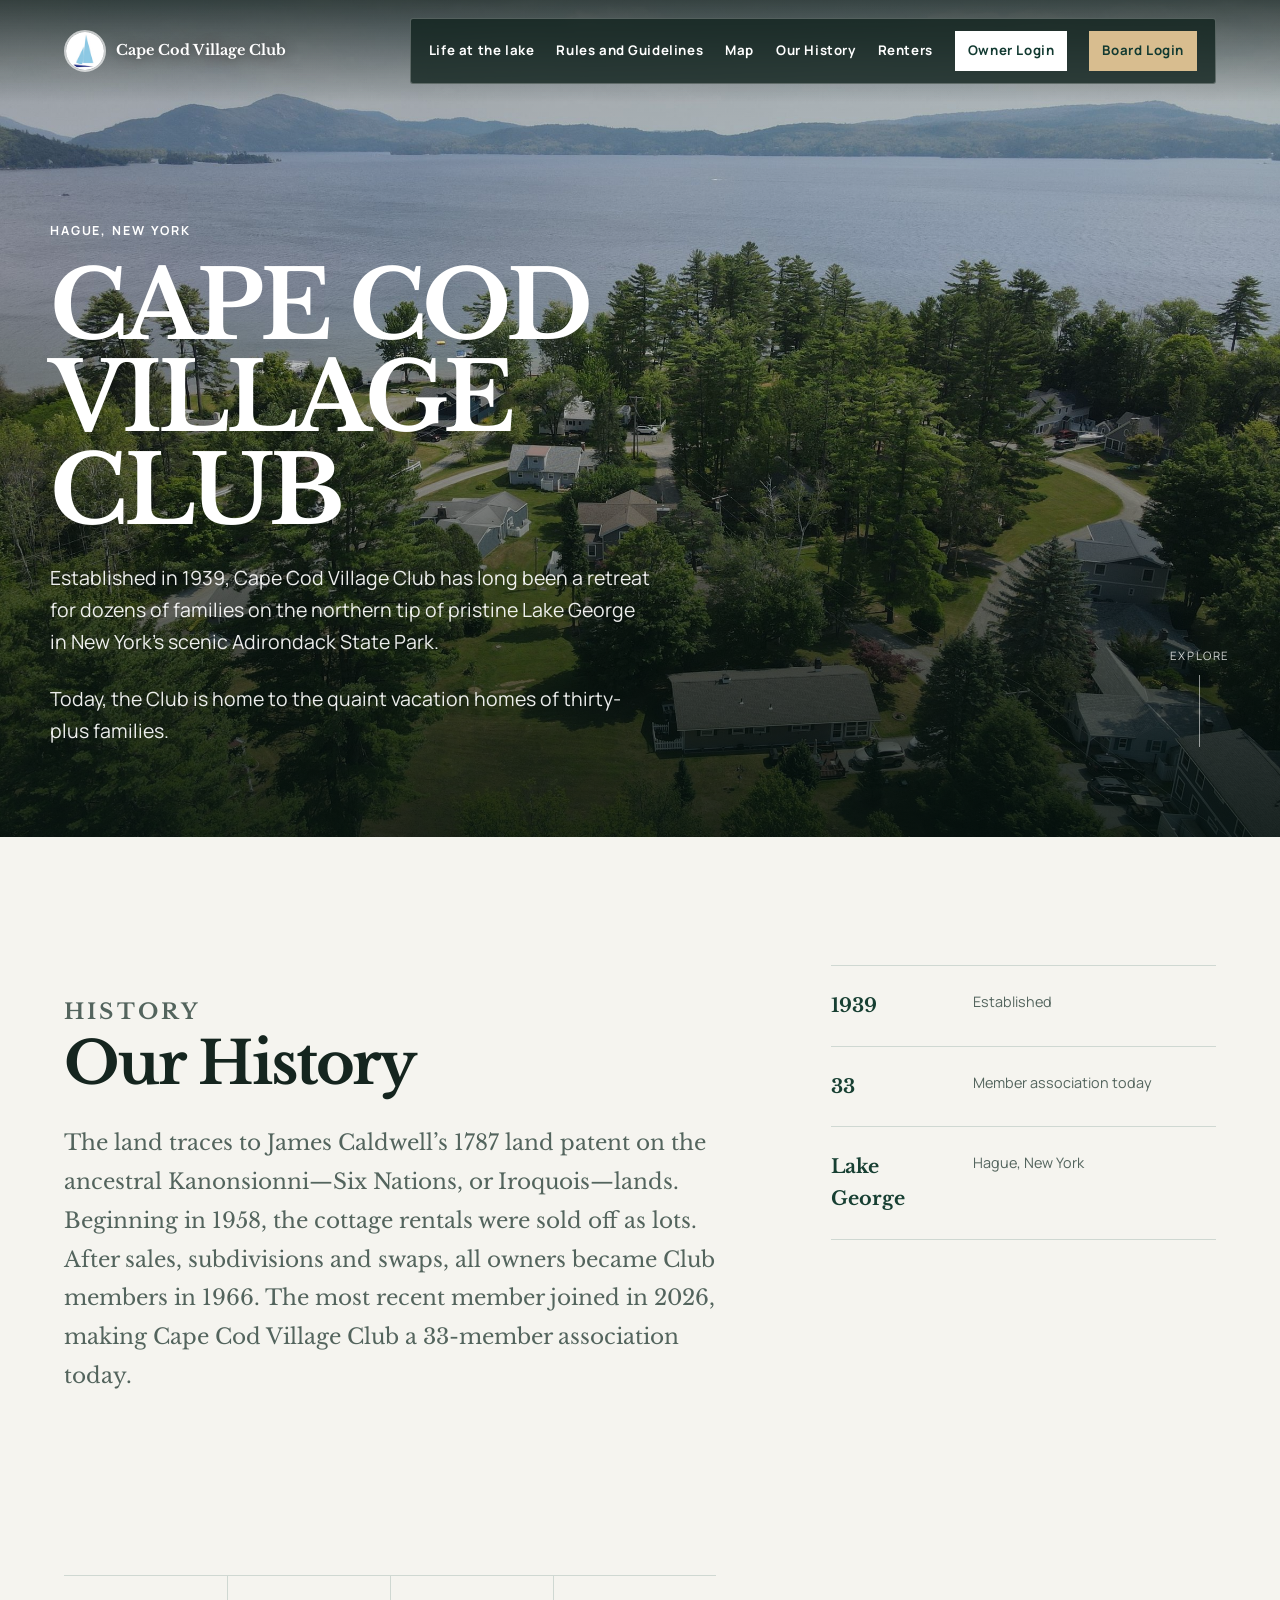
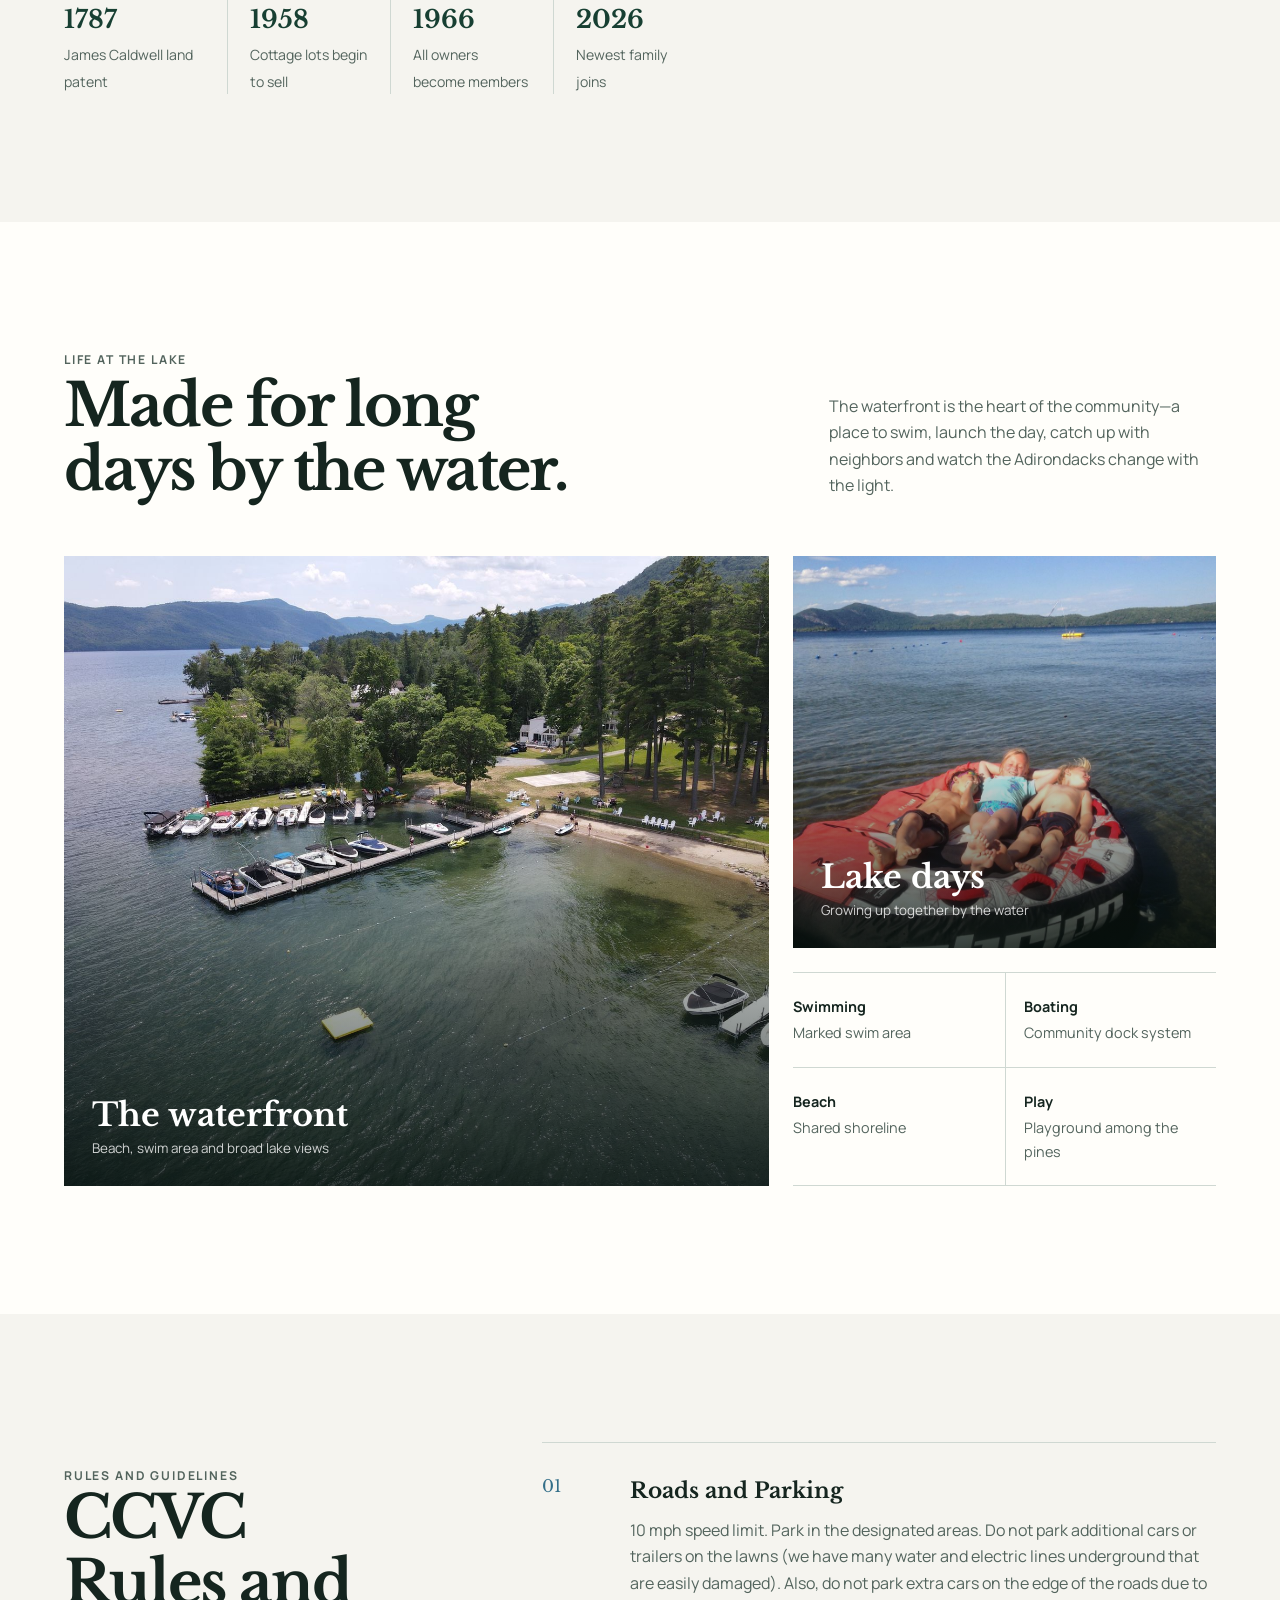
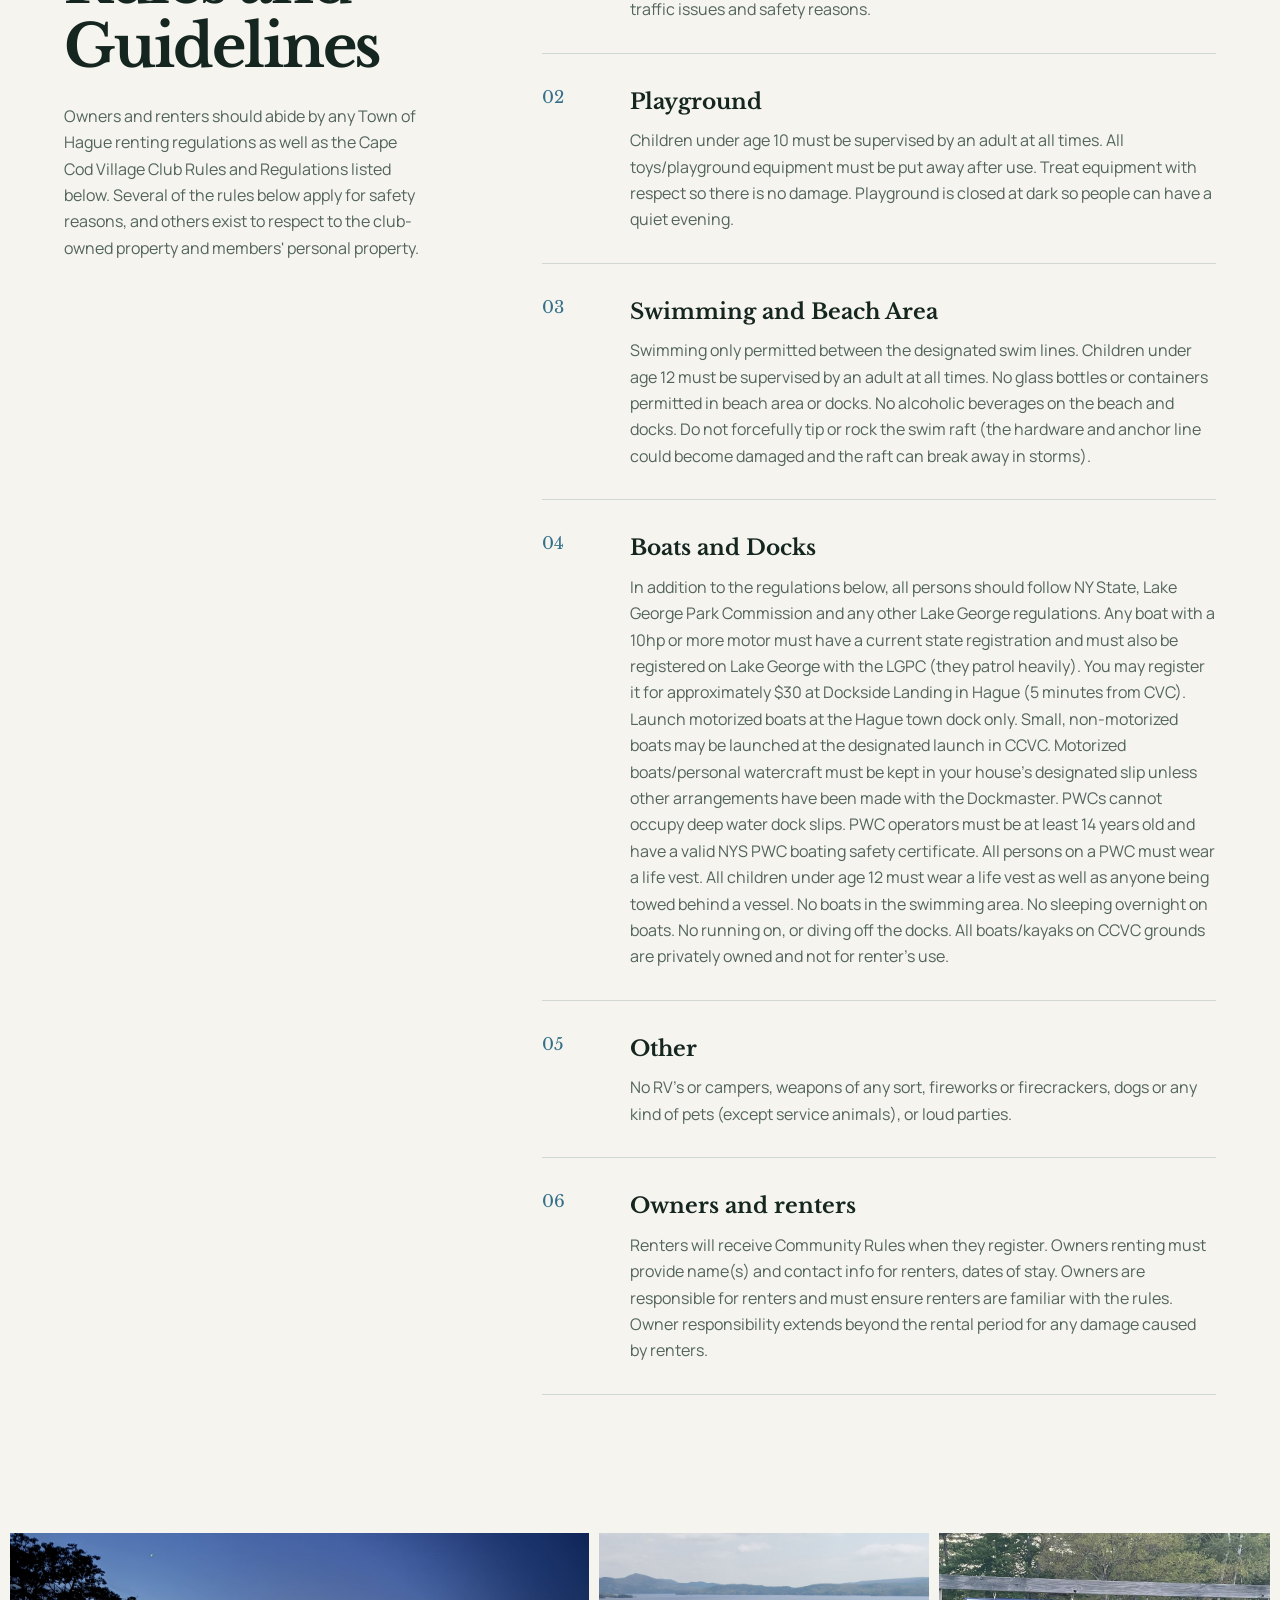
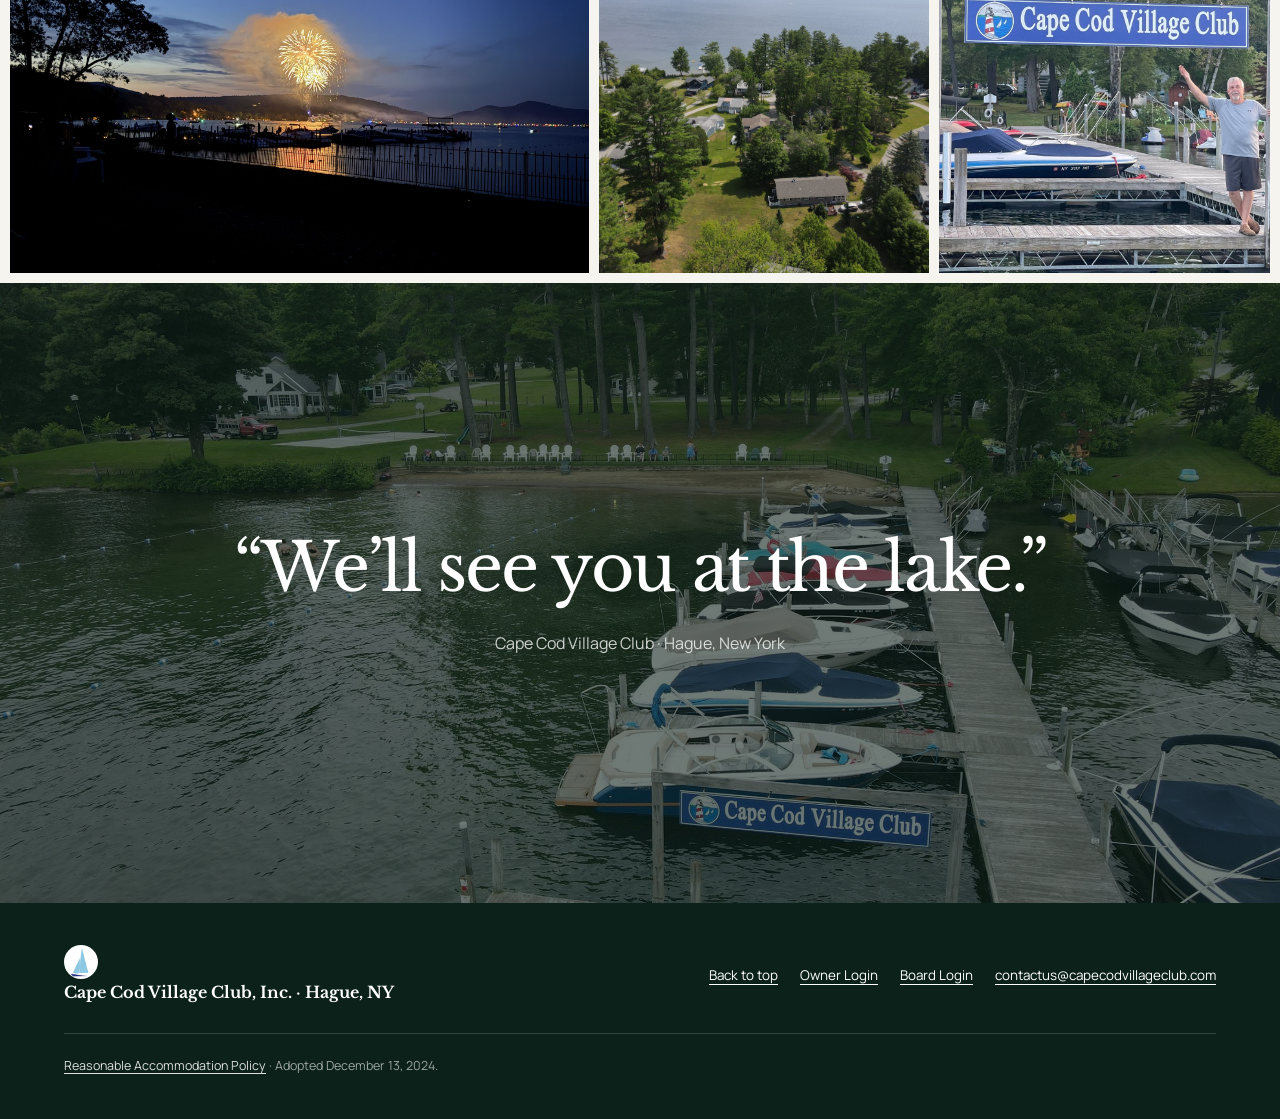
==== index.html @ 6976da16 "History: feature the motel sign photo beside the introduction Co-Authored-By: Claude Opus 5.5 <norep" ====
<!doctype html>
<html lang="en">
<head>
  <meta charset="utf-8" />
  <meta name="viewport" content="width=device-width, initial-scale=1, viewport-fit=cover" />
  <meta name="color-scheme" content="light dark" />
  <link rel="icon" type="image/png" sizes="32x32" href="favicon-32.png" />
  <link rel="apple-touch-icon" href="apple-touch-icon.png" />
  <meta property="og:type" content="website" />
  <meta property="og:site_name" content="Cape Cod Village Club" />
  <meta property="og:title" content="Cape Cod Village Club — Hague, New York" />
  <meta property="og:description" content="Cape Cod Village Club, a family lake community on northern Lake George in Hague, New York, established in 1939." />
  <meta property="og:url" content="https://ccvc-website.vercel.app/" />
  <meta property="og:image" content="https://ccvc-website.vercel.app/images/share-card.jpg" />
  <meta property="og:image:width" content="1200" />
  <meta property="og:image:height" content="630" />
  <meta property="og:image:alt" content="Aerial view of Cape Cod Village Club cottages among the pines on Lake George" />
  <meta name="twitter:card" content="summary_large_image" />
  <title>Cape Cod Village Club — Hague, New York</title>
  <meta name="description" content="Cape Cod Village Club, a family lake community on northern Lake George in Hague, New York, established in 1939." />
  <link rel="preconnect" href="https://fonts.googleapis.com" />
  <link rel="preconnect" href="https://fonts.gstatic.com" crossorigin />
  <link href="https://fonts.googleapis.com/css2?family=Libre+Baskerville:ital,wght@0,400;0,700;1,400&family=Manrope:wght@400;500;600;700&display=swap" rel="stylesheet" />
  <link rel="stylesheet" href="css/site.css" />
</head>
<body>
  <a class="skip-link" href="#main">Skip to content</a>

  <div class="nav-shell">
    <button class="mobile-logo-menu" type="button" aria-expanded="false" aria-controls="site-nav" aria-label="Open navigation"><img src="images/ccvc-logo.jpg" alt="" /></button>
    <a class="brand" href="#top" aria-label="Cape Cod Village Club home"><img src="images/ccvc-logo.jpg" alt="" /><span>Cape Cod Village Club</span></a>
    <nav class="nav" id="site-nav" aria-label="Primary navigation">
      <a class="mobile-home" href="#top">Home</a>
      <a href="#waterfront">Life at the lake</a>
      <a href="#guidelines">Rules and Guidelines</a>
      <a href="#map">Map</a>
      <a href="#history">Our History</a>
      <a href="renter-guide/">Renters</a>
      <a class="portal-link" href="https://app.easyhoa.com/login.html?redirect=login" target="_blank" rel="noopener">Owner Login</a>
      <a class="portal-link board" href="https://dashboard.easyhoa.com/login/?redirect=login" target="_blank" rel="noopener">Board Login</a>
    </nav>
  </div>

  <header class="hero home-only" id="top">
    <div class="hero-content">
      <div>
        <p class="eyebrow">Hague, New York</p>
        <h1>CAPE COD<br />VILLAGE CLUB</h1>
        <p class="hero-copy">Established in 1939, Cape Cod Village Club has long been a retreat for dozens of families on the northern tip of pristine Lake George in New York's scenic Adirondack State Park.</p>
        <p class="hero-copy">Today, the Club is home to the quaint vacation homes of thirty-plus families.</p>
      </div>
      <div class="scroll-cue" aria-hidden="true">Explore</div>
    </div>
  </header>

  <main id="main">
    <section class="section home-only" id="story">
      <div class="wrap intro-grid">
        <div class="intro-copy">
          <p class="kicker">History</p>
          <h2>Our History</h2>
          <p>The land traces to James Caldwell’s 1787 land patent on the ancestral Kanonsionni—Six Nations, or Iroquois—lands. Beginning in 1958, the cottage rentals were sold off as lots. After sales, subdivisions and swaps, all owners became Club members in 1966. The most recent member joined in 2026, making Cape Cod Village Club a 33-member association today.</p>
        </div>
        <div class="fact-stack" aria-label="Club facts">
          <div class="fact"><strong>1939</strong><span>Established</span></div>
          <div class="fact"><strong>33</strong><span>Member association today</span></div>
          <div class="fact"><strong>Lake George</strong><span>Hague, New York</span></div>
        </div>
        <div class="timeline" aria-label="CCVC history milestones">
          <div class="time-item"><strong>1787</strong><span>James Caldwell land patent</span></div>
          <div class="time-item"><strong>1958</strong><span>Cottage lots begin to sell</span></div>
          <div class="time-item"><strong>1966</strong><span>All owners become members</span></div>
          <div class="time-item"><strong>2026</strong><span>Newest family joins</span></div>
        </div>
      </div>
    </section>

    <section class="section route-page history-page" id="history" aria-labelledby="history-title">
      <div class="wrap">
        <div class="history-intro">
          <div>
            <p class="kicker">Association history</p>
            <h2 id="history-title">Our History</h2>
            <div class="history-prose">
              <p>Cape Cod Village Club, Inc. was formed in 1939, but the history of the land it sits on stretches back much further.</p>
              <p>Early documentation and historic accounts show that James Caldwell—a notable Irish immigrant and successful entrepreneur—was provided a land patent to the land Cape Cod Village Club sits on back in 1787 as part of his venture to develop travel and commerce in the Lake George region. Even prior to colonial expansion into the area, this region of the Adirondacks—and indeed the majority of the Adirondacks altogether—were home to the Kanonsionni native people (now referred to as the Six Nations and more commonly known as the Iroquois). The lands surrounding Hague and throughout the rest of the Adirondacks are perhaps some of the only places left today that resembles the ancestral lands that these ancient tribes inhabited.</p>
              <p>Closer to the present day, in 1958, the original owners of the cottage rentals that existed here began to sell off lots to individuals. A complicated series of property sales, subdivisions, and swaps proceeded until 1966, when all property owners became Members of Cape Cod Village Club, Inc. After a few more minor property transactions — with our most recent member joining in 2026 — we arrive at the thirty-three Member association that we have today.</p>
            </div>
          </div>
          <div class="history-aside">
            <figure class="history-feature"><img src="images/history/motel-sign.jpg" alt="Vintage Cape Cod Village Motel sign advertising furnished summer homes for sale and rent" width="800" height="1422" /></figure>
            <p class="history-source">Timeline milestones from George Stanford’s <cite>“The Club…A Brief History.”</cite></p>
          </div>
        </div>

        <div class="history-timeline" aria-label="Cape Cod Village Club history timeline">
          <article class="history-entry">
            <time class="history-date" datetime="1787">1787</time>
            <div class="history-copy">
              <h3>The James Caldwell land patent</h3>
              <p>New York State granted 490 acres along the Hague lakeshore to James Caldwell. These were ancestral Kanonsionni (Six Nations) lands.</p>
            </div>
          </article>

          <article class="history-entry">
            <div class="history-date">1800s</div>
            <div class="history-copy">
              <h3>The John Jenkins Farm</h3>
              <p>The land later included John Jenkins’s farm.</p>
            </div>
          </article>

          <article class="history-entry">
            <time class="history-date" datetime="1928">1928</time>
            <div class="history-copy">
              <h3>Mary C. Beste inherits the farm</h3>
              <p>Mary C. Beste inherited the John Jenkins Farm.</p>
            </div>
          </article>

          <article class="history-entry">
            <time class="history-date" datetime="1939">1939</time>
            <div class="history-copy">
              <h3>Cape Cod Village begins</h3>
              <p>Cape Cod Village Inc. bought 7.5 lakeside acres plus 8 acres west of Route 9N. It operated a 12-unit motel around a village green, with a beach and dock.</p>
            </div>
          </article>

          <article class="history-entry">
            <time class="history-date" datetime="1958">1958</time>
            <div class="history-copy">
              <h3>Cottage lots offered for sale</h3>
              <p>Cape Cod Associates began selling cottage lots.</p>
            </div>
          </article>

          <article class="history-entry">
            <time class="history-date" datetime="1963">1963</time>
            <div class="history-copy">
              <h3>Owners acquire the remaining holdings</h3>
              <p>Glenn Barnes and seven owners bought the remaining holdings for $45,000.</p>
            </div>
          </article>

          <article class="history-entry">
            <time class="history-date" datetime="1966-08-11">August 11, 1966</time>
            <div class="history-copy">
              <h3>The Club’s “real beginning”</h3>
              <p>After 22 lots were sold, the common property transferred to Cape Cod Village Club, Inc. George Stanford called this the Club’s “real beginning”; all owners became members.</p>
            </div>
          </article>

          <article class="history-entry">
            <time class="history-date" datetime="1975">1975</time>
            <div class="history-copy">
              <h3>The North beach</h3>
              <p>The Club bought the Mike Reed property for $38,000, creating the North beach.</p>
            </div>
          </article>

          <article class="history-entry">
            <time class="history-date" datetime="2026">2026</time>
            <div class="history-copy">
              <h3>Thirty-three members</h3>
              <p>The most recent member joined. Cape Cod Village Club is a 33-member association today.</p>
            </div>
          </article>
        </div>

        <section class="history-gallery" aria-labelledby="history-gallery-title">
          <p class="kicker">From the community archive</p>
          <h3 id="history-gallery-title">Historical Photo Gallery</h3>
          <div class="history-gallery-grid">
            <figure class="history-photo"><img src="images/history/postcard-collage.jpg" alt="Vintage Cape Cod Village postcard collage showing the motel sign, cottages, lakefront and docks" /></figure>
            <figure class="history-photo"><img src="images/history/inn-restaurant.jpg" alt="Black-and-white photograph of the Cape Cod Village Inn Restaurant in Hague, New York" /></figure>
            <figure class="history-photo"><img src="images/history/postcard-cottages.jpg" alt="Vintage postcard of cottages at Cape Cod Village at Hague-on-Lake George" /></figure>
            <figure class="history-photo"><img src="images/history/postcard-village-green.jpg" alt="Vintage postcard of cottages around the Cape Cod Village green" /></figure>
            <figure class="history-photo"><img src="images/history/motel-sign.jpg" alt="Vintage Cape Cod Village Motel sign advertising furnished summer homes for sale and rent" /></figure>
            <figure class="history-photo"><img src="images/history/aerial-color.jpg" alt="Aerial photograph of the Cape Cod Village community, docks and beach" /></figure>
            <figure class="history-photo"><img src="images/history/aerial-black-and-white.jpg" alt="Vintage black-and-white aerial photograph of the village green, cottages and beach" /></figure>
            <figure class="history-photo"><img src="images/history/village-green-volleyball.jpg" alt="Vintage color photograph of the village green with a volleyball net and cottages" /></figure>
            <figure class="history-photo"><img src="images/history/village-green-autumn.jpg" alt="Vintage photograph of the village green and cottages in autumn" /></figure>
            <figure class="history-photo"><img src="images/history/cottage-deep-snow.jpg" alt="Cape Cod Village cottage surrounded by deep winter snow" /></figure>
            <figure class="history-photo"><img src="images/history/cottage-winter-slide.jpg" alt="Vintage color slide of a Cape Cod Village cottage in winter" /></figure>
            <figure class="history-photo"><img src="images/history/shuttered-cottage-snow.jpg" alt="Vintage color slide of a shuttered cottage in snow" /></figure>
            <figure class="history-photo"><img src="images/history/sparrowhawk-cottage-winter.jpg" alt="Vintage winter photograph of the Sparrowhawk cottage" /></figure>
          </div>
          <p class="documents-actions"><a class="btn" href="#documents">Historical Documents</a></p>
        </section>
      </div>
    </section>

    <section class="section route-page history-page" id="documents" aria-labelledby="documents-title" hidden>
      <div class="wrap">
        <section class="history-gallery documents-gallery">
          <p class="kicker">Our History</p>
          <h2 id="documents-title">Historical Documents</h2>
          <div class="history-gallery-grid">
            <figure class="history-photo document-item"><a href="images/documents/brochure-cover-spread.jpg" target="_blank" rel="noopener"><img src="images/documents/brochure-cover-spread.jpg" alt="Original Cape Cod Village brochure, open spread: cover panel reading “Become a part of unique Cape Cod Village, Hague, New York, on beautiful Lake George in the Adirondack Mountains,” with the Lake George map and directions panel" loading="lazy" /></a><figcaption>The original Cape Cod Village brochure</figcaption></figure>
            <figure class="history-photo document-item"><a href="images/documents/brochure-lot-map-spread.jpg" target="_blank" rel="noopener"><img src="images/documents/brochure-lot-map-spread.jpg" alt="Inside spread of the original brochure showing the numbered lot map of Cape Cod Village around the village green, with a list of facilities" loading="lazy" /></a><figcaption>The brochure’s inside spread — numbered lot map of Cape Cod Village</figcaption></figure>
            <figure class="history-photo document-item"><a href="images/documents/rate-card.jpg" target="_blank" rel="noopener"><img src="images/documents/rate-card.jpg" alt="Printed rate card for Cape Cod Village listing twin bed room cottages and housekeeping cottages with weekly and monthly rates" loading="lazy" /></a><figcaption>Rate Card, Cape Cod Village, Hague, New York</figcaption></figure>
            <figure class="history-photo document-item"><a href="images/documents/newspaper-1940-06-27-village-and-inn-opened.jpg" target="_blank" rel="noopener"><img src="images/documents/newspaper-1940-06-27-village-and-inn-opened.jpg" alt="Newspaper clipping headlined “Cape Cod Village And Inn Opened Tuesday,” Hague dateline, June 27, 1940" loading="lazy" /></a><figcaption>Newspaper clipping, June 27, 1940 — “Cape Cod Village And Inn Opened Tuesday”</figcaption></figure>
            <figure class="history-photo document-item"><a href="images/documents/history-book-page-46-brocks.jpg" target="_blank" rel="noopener"><img src="images/documents/history-book-page-46-brocks.jpg" alt="Page 46 of a published local history about the Brocks of Cape Cod Village, with a photograph of the former Cape Cod Village gift shop" loading="lazy" /></a><figcaption>Page 46 of a published local history — the Brocks of Cape Cod Village</figcaption></figure>
            <figure class="history-photo document-item"><a href="images/documents/1939-mary-beste-deed-abstract.jpg" target="_blank" rel="noopener"><img src="images/documents/1939-mary-beste-deed-abstract.jpg" alt="Typewritten deed abstract: Mary C. Beste to Cape Cod Village, Inc., warranty deed dated May 31, 1939" loading="lazy" /></a><figcaption>Deed abstract — Mary C. Beste to Cape Cod Village, Inc., warranty deed dated May 31, 1939</figcaption></figure>
          </div>
          <p class="documents-actions"><a class="btn back" href="#history">Back to Our History</a></p>
        </section>
      </div>
    </section>
    <section class="section map-heading route-page" id="map" aria-labelledby="map-title">
      <div class="wrap">
        <p class="kicker">Community</p>
        <h2 id="map-title">CCVC MAP</h2>
        <iframe class="map-embed" src="https://www.google.com/maps/d/embed?mid=1amn7ggeCT-5GT9fVW7LziCqwn6oN_us&ehbc=2E312F" title="Cape Cod Village Club map" loading="lazy"></iframe>
      </div>
    </section>

    <section class="section life-section home-only" id="waterfront">
      <div class="wrap">
        <div class="section-head">
          <div>
            <p class="kicker">Life at the lake</p>
            <h2>Made for long days by the water.</h2>
          </div>
          <p>The waterfront is the heart of the community—a place to swim, launch the day, catch up with neighbors and watch the Adirondacks change with the light.</p>
        </div>
        <div class="editorial-grid">
          <article class="feature-card">
            <img src="images/waterfront-aerial.jpg" alt="Aerial view of the Cape Cod Village Club beach, docks, boats and swim area on Lake George" />
            <div class="feature-label"><strong>The waterfront</strong><span>Beach, swim area and broad lake views</span></div>
          </article>
          <div class="side-features">
            <article class="small-feature">
              <img src="images/children-on-raft.jpg" alt="Three children relaxing on a red and white inflatable raft at the edge of Lake George" />
              <div class="feature-label"><strong>Lake days</strong><span>Growing up together by the water</span></div>
            </article>
            <div class="amenity-list" aria-label="Community features">
              <div class="amenity"><strong>Swimming</strong>Marked swim area</div>
              <div class="amenity"><strong>Boating</strong>Community dock system</div>
              <div class="amenity"><strong>Beach</strong>Shared shoreline</div>
              <div class="amenity"><strong>Play</strong>Playground among the pines</div>
            </div>
          </div>
        </div>
      </div>
    </section>

    <section class="section home-only" id="guidelines">
      <div class="wrap rules">
        <div class="rules-intro">
          <p class="kicker">Rules and Guidelines</p>
          <h2>CCVC Rules and Guidelines</h2>
          <p>Owners and renters should abide by any Town of Hague renting regulations as well as the Cape Cod Village Club Rules and Regulations listed below. Several of the rules below apply for safety reasons, and others exist to respect to the club-owned property and members' personal property.</p>
        </div>
        <div class="rules-list">
          <div class="rule-row"><span>01</span><div><h3>Roads and Parking</h3><p>10 mph speed limit. Park in the designated areas. Do not park additional cars or trailers on the lawns (we have many water and electric lines underground that are easily damaged). Also, do not park extra cars on the edge of the roads due to traffic issues and safety reasons.</p></div></div>
          <div class="rule-row"><span>02</span><div><h3>Playground</h3><p>Children under age 10 must be supervised by an adult at all times. All toys/playground equipment must be put away after use. Treat equipment with respect so there is no damage. Playground is closed at dark so people can have a quiet evening.</p></div></div>
          <div class="rule-row"><span>03</span><div><h3>Swimming and Beach Area</h3><p>Swimming only permitted between the designated swim lines. Children under age 12 must be supervised by an adult at all times. No glass bottles or containers permitted in beach area or docks. No alcoholic beverages on the beach and docks. Do not forcefully tip or rock the swim raft (the hardware and anchor line could become damaged and the raft can break away in storms).</p></div></div>
          <div class="rule-row"><span>04</span><div><h3>Boats and Docks</h3><p>In addition to the regulations below, all persons should follow NY State, Lake George Park Commission and any other Lake George regulations. Any boat with a 10hp or more motor must have a current state registration and must also be registered on Lake George with the LGPC (they patrol heavily). You may register it for approximately $30 at Dockside Landing in Hague (5 minutes from CVC). Launch motorized boats at the Hague town dock only. Small, non-motorized boats may be launched at the designated launch in CCVC. Motorized boats/personal watercraft must be kept in your house's designated slip unless other arrangements have been made with the Dockmaster. PWCs cannot occupy deep water dock slips. PWC operators must be at least 14 years old and have a valid NYS PWC boating safety certificate. All persons on a PWC must wear a life vest. All children under age 12 must wear a life vest as well as anyone being towed behind a vessel. No boats in the swimming area. No sleeping overnight on boats. No running on, or diving off the docks. All boats/kayaks on CCVC grounds are privately owned and not for renter's use.</p></div></div>
          <div class="rule-row"><span>05</span><div><h3>Other</h3><p>No RV’s or campers, weapons of any sort, fireworks or firecrackers, dogs or any kind of pets (except service animals), or loud parties.</p></div></div>
          <div class="rule-row"><span>06</span><div><h3>Owners and renters</h3><p>Renters will receive Community Rules when they register. Owners renting must provide name(s) and contact info for renters, dates of stay. Owners are responsible for renters and must ensure renters are familiar with the rules. Owner responsibility extends beyond the rental period for any damage caused by renters.</p></div></div>
        </div>
      </div>
    </section>

    <section class="gallery-strip home-only" aria-label="Cape Cod Village Club photo gallery">
      <img src="images/fireworks-over-docks.jpg" alt="Fireworks glowing over Lake George and the Cape Cod Village Club docks at dusk" />
      <img src="images/hero-lake-george.jpg" alt="Cottages nestled among pine trees beside Lake George" />
      <img src="images/cottages-in-pines.jpg" alt="Club member waving beside the Cape Cod Village Club dock sign" />
    </section>

    <section class="closing home-only" aria-label="Cape Cod Village Club docks and beach">
      <div>
        <blockquote>“We’ll see you at the lake.”</blockquote>
        <p>Cape Cod Village Club · Hague, New York</p>
      </div>
    </section>
  </main>

  <footer>
    <div class="footer-inner">
      <strong><img src="images/ccvc-logo.jpg" alt="" style="width:34px;height:34px;border-radius:50%;vertical-align:middle;margin-right:10px">Cape Cod Village Club, Inc. · Hague, NY</strong>
      <div class="footer-links">
        <a href="#top">Back to top</a>
        <a href="https://app.easyhoa.com/login.html?redirect=login" target="_blank" rel="noopener">Owner Login</a>
        <a href="https://dashboard.easyhoa.com/login/?redirect=login" target="_blank" rel="noopener">Board Login</a>
        <a href="mailto:contactus@capecodvillageclub.com">contactus@capecodvillageclub.com</a>
      </div>
    </div>
    <div class="footer-policy"><p><a href="docs/reasonable-accommodation-policy.pdf" target="_blank" rel="noopener">Reasonable Accommodation Policy</a> · Adopted December 13, 2024.</p></div>
  </footer>

  <script src="js/site.js"></script>
</body>
</html>
---- css/site.css ----
:root {
      color-scheme: light dark;
      --page: #f5f4ef;
      --paper: #fffefa;
      --ink: #15251f;
      --muted: #53645d;
      --pine: #173f32;
      --pine-2: #285c4b;
      --lake: #346f89;
      --mist: #dfe8e5;
      --line: #cfd8d2;
      --sand: #d8bd8f;
      --white: #ffffff;
      --shadow: 0 18px 48px rgba(24, 48, 39, .12);
      --header-h: 76px;
    }
    @media (prefers-color-scheme: dark) {
      :root {
        --page: #0d1714;
        --paper: #14221e;
        --ink: #edf5f1;
        --muted: #adbbb5;
        --pine: #8cc0aa;
        --pine-2: #6fac95;
        --lake: #71aac2;
        --mist: #20352f;
        --line: #354a43;
        --sand: #d8bd8f;
        --white: #ffffff;
        --shadow: 0 18px 48px rgba(0, 0, 0, .32);
      }
    }

    * { box-sizing: border-box; }
    html { scroll-behavior: smooth; }
    [id] { scroll-margin-top: calc(var(--header-h) + 18px); }
    body {
      margin: 0;
      background: var(--page);
      color: var(--ink);
      font-family: "Manrope", system-ui, sans-serif;
      font-size: 16px;
      line-height: 1.65;
      overflow-x: hidden;
    }
    body.menu-open { overflow: hidden; }
    body.route-map .nav-shell,
    body.route-renters .nav-shell,
    body.route-history .nav-shell, body.route-documents .nav-shell { background: #0b211a; }
    .home-only[hidden], .route-page[hidden] { display: none !important; }
    .route-page {
      min-height: calc(100svh - 150px);
      padding-top: calc(var(--header-h) + clamp(56px, 8vw, 104px));
    }
    img { max-width: 100%; display: block; }
    a { color: inherit; }
    button { font: inherit; }
    .skip-link {
      position: fixed;
      z-index: 100;
      left: 12px;
      top: -60px;
      padding: 10px 16px;
      background: var(--paper);
      color: var(--ink);
      border-radius: 4px;
    }
    .skip-link:focus { top: 12px; }

    .hero {
      min-height: min(860px, 93svh);
      position: relative;
      display: grid;
      align-items: end;
      background: #243f39 url("../images/hero-lake-george.jpg") center 16% / cover no-repeat;
      color: var(--white);
      isolation: isolate;
    }
    .hero::after {
      content: "";
      position: absolute;
      inset: 0;
      z-index: -1;
      background: linear-gradient(180deg, rgba(5, 17, 14, .26) 0%, rgba(5, 17, 14, .1) 32%, rgba(5, 17, 14, .82) 100%);
    }
    .nav-shell {
      position: absolute;
      top: 0;
      left: 0;
      right: 0;
      z-index: 5;
      display: flex;
      justify-content: flex-end;
      align-items: center;
      min-height: var(--header-h);
      padding: 18px clamp(22px, 5vw, 72px);
    }
    .nav {
      display: flex;
      align-items: center;
      gap: 22px;
      padding: 12px 18px;
      background: rgba(12, 31, 25, .76);
      border: 1px solid rgba(255,255,255,.25);
      border-radius: 3px;
      backdrop-filter: blur(10px);
    }
    .nav a {
      color: #fff;
      text-decoration: none;
      font-size: .83rem;
      font-weight: 700;
      letter-spacing: .045em;
    }
    .nav a:hover, .nav a:focus-visible { text-decoration: underline; text-underline-offset: 5px; }
    .nav a.portal-link {
      padding: 8px 12px;
      background: #fff;
      border: 1px solid #fff;
      color: #123a31;
      text-decoration: none;
    }
    .nav a.portal-link.board { background: var(--sand); border-color: var(--sand); }
    .nav a.portal-link:hover, .nav a.portal-link:focus-visible { background: #e7f0ec; }
    .nav a.portal-link.board:hover, .nav a.portal-link.board:focus-visible { background: #efd39f; }
    .mobile-logo-menu, .mobile-home { display: none; }
    .mobile-logo-menu {
      border: 0;
      padding: 0;
      background: transparent;
      width: 48px;
      height: 48px;
      border-radius: 50%;
      align-items: center;
      justify-content: center;
      cursor: pointer;
    }
    .mobile-logo-menu img { width: 46px; height: 46px; border-radius: 50%; object-fit: cover; border: 2px solid rgba(255,255,255,.65); }

    .hero-content {
      width: min(1180px, calc(100% - 44px));
      margin: 0 auto;
      padding: 140px 0 clamp(64px, 10vh, 112px);
      display: grid;
      grid-template-columns: minmax(0, 820px) 1fr;
      align-items: end;
      gap: 60px;
    }
    .eyebrow {
      margin: 0 0 18px;
      font-size: .78rem;
      font-weight: 700;
      letter-spacing: .15em;
      text-transform: uppercase;
    }
    .hero h1 {
      margin: 0;
      max-width: 760px;
      font-family: "Libre Baskerville", Georgia, serif;
      font-size: clamp(3.15rem, 7.4vw, 7rem);
      line-height: .98;
      letter-spacing: -.045em;
      text-wrap: balance;
    }
    .hero-copy {
      max-width: 600px;
      margin: 24px 0 0;
      color: rgba(255,255,255,.92);
      font-size: clamp(1rem, 1.8vw, 1.22rem);
      line-height: 1.65;
    }
    .scroll-cue {
      justify-self: end;
      display: flex;
      flex-direction: column;
      gap: 10px;
      align-items: center;
      color: rgba(255,255,255,.8);
      font-size: .72rem;
      letter-spacing: .14em;
      text-transform: uppercase;
    }
    .scroll-cue::after { content: ""; width: 1px; height: 72px; background: rgba(255,255,255,.55); }

    main { display: block; }
    .section { padding: clamp(76px, 10vw, 150px) clamp(22px, 5vw, 72px); }
    .wrap { width: min(1180px, 100%); margin: 0 auto; }
    .kicker {
      color: var(--lake);
      font-size: .76rem;
      font-weight: 700;
      letter-spacing: .15em;
      text-transform: uppercase;
      margin: 0 0 16px;
    }
    h2 {
      margin: 0;
      font-family: "Libre Baskerville", Georgia, serif;
      font-size: clamp(2.15rem, 4.6vw, 4.35rem);
      line-height: 1.09;
      letter-spacing: -.035em;
      text-wrap: balance;
    }
    .intro-grid {
      display: grid;
      grid-template-columns: minmax(0, 1.1fr) minmax(280px, .65fr);
      gap: clamp(50px, 9vw, 132px);
      align-items: start;
    }
    .intro-copy p {
      margin: 28px 0 0;
      max-width: 720px;
      color: var(--muted);
      font-family: "Libre Baskerville", Georgia, serif;
      font-size: clamp(1.08rem, 2vw, 1.35rem);
      line-height: 1.8;
    }
    .fact-stack { border-top: 1px solid var(--line); }
    .fact {
      display: grid;
      grid-template-columns: 120px 1fr;
      gap: 22px;
      padding: 24px 0;
      border-bottom: 1px solid var(--line);
    }
    .fact strong {
      color: var(--pine);
      font-family: "Libre Baskerville", Georgia, serif;
      font-size: 1.2rem;
    }
    .fact span { color: var(--muted); font-size: .9rem; }

    .map-heading { padding-bottom: clamp(54px, 7vw, 88px); }
    .map-embed {
      display: block;
      width: 100%;
      aspect-ratio: 16 / 10;
      min-height: 620px;
      margin-top: 36px;
      border: 0;
      background: var(--mist);
    }
    .life-section { background: var(--paper); }
    .section-head {
      display: grid;
      grid-template-columns: minmax(0, 1fr) minmax(280px, .55fr);
      gap: 60px;
      align-items: end;
      margin-bottom: 54px;
    }
    .section-head p {
      margin: 0 0 4px;
      color: var(--muted);
      max-width: 480px;
    }
    .editorial-grid {
      display: grid;
      grid-template-columns: 1.25fr .75fr;
      gap: 24px;
      align-items: stretch;
    }
    .feature-card {
      position: relative;
      min-height: 630px;
      overflow: hidden;
      background: #24463d;
    }
    .feature-card img, .small-feature img { width: 100%; height: 100%; object-fit: cover; }
    .feature-card::after, .small-feature::after {
      content: "";
      position: absolute;
      inset: 0;
      background: linear-gradient(180deg, transparent 44%, rgba(4,16,13,.8) 100%);
    }
    .feature-label {
      position: absolute;
      left: 28px;
      bottom: 26px;
      z-index: 1;
      color: #fff;
    }
    .feature-label strong {
      display: block;
      font-family: "Libre Baskerville", Georgia, serif;
      font-size: clamp(1.4rem, 2.5vw, 2.1rem);
      line-height: 1.2;
    }
    .feature-label span { font-size: .84rem; color: rgba(255,255,255,.8); }
    .side-features { display: grid; grid-template-rows: 1fr auto; gap: 24px; }
    .small-feature { min-height: 390px; position: relative; overflow: hidden; background: #24463d; }
    .amenity-list {
      display: grid;
      grid-template-columns: 1fr 1fr;
      border-top: 1px solid var(--line);
    }
    .amenity {
      padding: 22px 14px 22px 0;
      border-bottom: 1px solid var(--line);
      color: var(--muted);
      font-size: .9rem;
    }
    .amenity:nth-child(even) { padding-left: 18px; border-left: 1px solid var(--line); }
    .amenity strong { display: block; color: var(--ink); margin-bottom: 2px; }

    .rules {
      display: grid;
      grid-template-columns: .7fr 1.3fr;
      gap: clamp(50px, 9vw, 130px);
    }
    .rules-intro { position: sticky; top: 40px; align-self: start; }
    .rules-intro p { color: var(--muted); margin: 24px 0 0; }
    .rules-list { border-top: 1px solid var(--line); }
    .rule-row {
      display: grid;
      grid-template-columns: 64px 1fr;
      gap: 24px;
      padding: 30px 0;
      border-bottom: 1px solid var(--line);
    }
    .rule-row span { color: var(--lake); font-family: "Libre Baskerville", Georgia, serif; font-size: 1.05rem; }
    .rule-row h3 { margin: 0 0 8px; font-family: "Libre Baskerville", Georgia, serif; font-size: 1.35rem; }
    .rule-row p { margin: 0; color: var(--muted); }

    .closing {
      position: relative;
      min-height: 620px;
      display: grid;
      place-items: center;
      padding: 80px 22px;
      background: #24463d url("../images/closing-background.jpg") center 42% / cover no-repeat;
      color: #fff;
      text-align: center;
      isolation: isolate;
    }
    .closing::before {
      content: "";
      position: absolute;
      inset: 0;
      z-index: -1;
      background: rgba(7, 26, 20, .58);
    }
    .closing blockquote {
      margin: 0;
      max-width: 900px;
      font-family: "Libre Baskerville", Georgia, serif;
      font-size: clamp(2.1rem, 5.2vw, 5rem);
      line-height: 1.16;
      letter-spacing: -.035em;
    }
    .closing p { margin: 24px 0 0; color: rgba(255,255,255,.78); }

    footer {
      background: #0b211a;
      color: rgba(255,255,255,.72);
      padding: 42px clamp(22px, 5vw, 72px);
    }
    .footer-inner {
      width: min(1180px, 100%);
      margin: 0 auto;
      display: flex;
      justify-content: space-between;
      align-items: center;
      gap: 30px;
      font-size: .84rem;
    }
    .footer-inner strong { color: #fff; font-family: "Libre Baskerville", Georgia, serif; font-size: 1rem; }
    .footer-links { display: flex; flex-wrap: wrap; gap: 22px; }
    .footer-links a { color: #fff; text-underline-offset: 4px; }
    .footer-policy {
      width: min(1180px, 100%);
      margin: 28px auto 0;
      padding-top: 22px;
      border-top: 1px solid rgba(255,255,255,.16);
      color: rgba(255,255,255,.6);
      font-size: .78rem;
    }
    .footer-policy p { margin: 0; }
    .footer-policy a { color: rgba(255,255,255,.86); text-underline-offset: 3px; }

    .brand { margin-right: auto; display:flex; align-items:center; gap:10px; color:#fff; text-decoration:none; font-family:"Libre Baskerville",Georgia,serif; font-size:.9rem; font-weight:700; text-shadow:0 1px 12px rgba(0,0,0,.5); }
    .brand img { width:42px; height:42px; border-radius:50%; object-fit:cover; border:2px solid rgba(255,255,255,.65); }
    .nav-shell { position: fixed; background:linear-gradient(180deg,rgba(6,20,16,.68),transparent); }
    .timeline { margin-top:64px; display:grid; grid-template-columns:repeat(4,1fr); border-top:1px solid var(--line); }
    .time-item { padding:24px 22px 0 0; }
    .time-item:not(:first-child){padding-left:22px;border-left:1px solid var(--line)}
    .time-item strong{display:block;color:var(--pine);font-family:"Libre Baskerville",Georgia,serif;font-size:1.55rem}.time-item span{color:var(--muted);font-size:.88rem}
    .history-page { background:var(--page); }
    .history-intro { display:grid; grid-template-columns:minmax(0,1.15fr) minmax(280px,.65fr); gap:clamp(44px,8vw,110px); align-items:end; margin-bottom:clamp(62px,9vw,110px); }
    .history-prose { margin-top:22px; }
    .history-prose p { margin:0 0 18px; color:var(--muted); max-width:760px; font-family:"Libre Baskerville",Georgia,serif; font-size:clamp(1.02rem,1.8vw,1.25rem); line-height:1.75; }
    .history-prose p:last-child { margin-bottom:0; }
    .history-source { border-top:1px solid var(--line); padding-top:18px; color:var(--muted); font-size:.84rem; }
    .history-source cite { color:var(--ink); font-family:"Libre Baskerville",Georgia,serif; }
    .history-timeline { position:relative; width:min(980px,100%); margin:0 auto; }
    .history-timeline::before { content:""; position:absolute; top:12px; bottom:0; left:178px; width:1px; background:var(--line); }
    .history-entry { position:relative; display:grid; grid-template-columns:145px minmax(0,1fr); gap:66px; padding:0 0 clamp(54px,8vw,92px); }
    .history-entry::before { content:""; position:absolute; top:10px; left:172px; width:11px; height:11px; border-radius:50%; background:var(--page); border:2px solid var(--lake); }
    .history-date { color:var(--pine); font-family:"Libre Baskerville",Georgia,serif; font-size:clamp(1.35rem,2.4vw,1.85rem); line-height:1.2; text-align:right; }
    .history-copy h3 { margin:0 0 10px; font-family:"Libre Baskerville",Georgia,serif; font-size:clamp(1.28rem,2.2vw,1.75rem); line-height:1.3; }
    .history-copy p { margin:0; color:var(--muted); max-width:680px; }
    .history-gallery { width:min(1080px,100%); margin:clamp(8px,2vw,24px) auto 0; padding-top:clamp(48px,7vw,84px); border-top:1px solid var(--line); }
    .history-gallery h3 { margin:0 0 clamp(26px,4vw,44px); font-family:"Libre Baskerville",Georgia,serif; font-size:clamp(1.8rem,3.5vw,3rem); line-height:1.2; }
    .history-gallery-grid { columns:3 250px; column-gap:14px; }
    .history-photo { margin:0 0 14px; overflow:hidden; background:var(--mist); break-inside:avoid; }
    .history-photo img { width:100%; height:auto; }
    .renters { background:var(--mist); }
    .renter-intro { display:grid; grid-template-columns:.9fr 1.1fr; gap:70px; align-items:start; margin-bottom:54px; }
    .renter-intro p { margin:0;color:var(--muted);font-size:1.03rem; }
    .wizard { background:var(--paper); box-shadow:var(--shadow); display:grid; grid-template-columns:240px 1fr; min-height:650px; }
    .step-rail { background:#123a31; color:#fff; padding:34px 26px; }
    .step-rail h3{font-family:"Libre Baskerville",Georgia,serif;margin:0 0 28px;font-size:1.25rem}
    .step-indicator{display:flex;gap:12px;align-items:center;padding:13px 0;color:rgba(255,255,255,.58);font-size:.85rem}.step-indicator b{display:grid;place-items:center;width:28px;height:28px;border:1px solid rgba(255,255,255,.35);border-radius:50%;font-size:.75rem}.step-indicator.active{color:#fff}.step-indicator.active b{background:var(--sand);color:#15251f;border-color:var(--sand)}
    .wizard-main{padding:clamp(28px,5vw,58px)}.wizard-step{display:none}.wizard-step.active{display:block}.wizard-step h3{font-family:"Libre Baskerville",Georgia,serif;font-size:clamp(1.55rem,3vw,2.25rem);margin:0 0 8px}.wizard-step>.lead{color:var(--muted);margin:0 0 30px}
    .form-grid{display:grid;grid-template-columns:1fr 1fr;gap:20px}.field{display:flex;flex-direction:column;gap:7px}.field.full{grid-column:1/-1}.field label{font-size:.8rem;font-weight:700;color:var(--ink)}.field input,.field textarea{width:100%;border:1px solid var(--line);background:var(--page);color:var(--ink);padding:13px 14px;border-radius:2px;font:inherit}.field textarea{min-height:110px;resize:vertical}.field input:focus,.field textarea:focus{outline:2px solid var(--lake);outline-offset:1px}.field input[aria-invalid="true"]{border-color:#b34d3e}.error{color:#b34d3e;font-size:.76rem;min-height:1.1em}
    .agreement-box{border:1px solid var(--line);padding:24px;max-height:290px;overflow:auto;background:var(--page);font-size:.9rem;color:var(--muted)}.agreement-box h4{color:var(--ink);margin:0 0 12px;font-family:"Libre Baskerville",Georgia,serif}.agreement-box ul{padding-left:20px}.checkline{display:flex;gap:10px;align-items:flex-start;margin:20px 0;color:var(--ink);font-size:.9rem}.checkline input{margin-top:5px}
    .dropzone{border:1px dashed var(--lake);background:var(--page);padding:34px;text-align:center}.dropzone input{max-width:100%}.dropzone p{color:var(--muted);font-size:.85rem}.file-list{list-style:none;padding:0;margin:18px 0}.file-list li{display:flex;justify-content:space-between;gap:15px;padding:11px 0;border-bottom:1px solid var(--line);font-size:.87rem}.file-list button{border:0;background:transparent;color:#a54437;text-decoration:underline;cursor:pointer}
    .wizard-actions{display:flex;justify-content:space-between;gap:14px;margin-top:34px}.btn{border:0;padding:13px 20px;background:var(--pine);color:#fff;font-weight:700;cursor:pointer;text-decoration:none;display:inline-flex;align-items:center;justify-content:center}.btn.secondary{background:transparent;color:var(--ink);border:1px solid var(--line)}.btn:disabled{opacity:.45;cursor:not-allowed}
    .review{display:grid;gap:18px}.review-block{border-top:1px solid var(--line);padding-top:16px}.review-block h4{margin:0 0 8px;font-family:"Libre Baskerville",Georgia,serif}.review-block p{margin:3px 0;color:var(--muted)}.packet-result{display:none;margin-top:28px;padding:22px;background:#dceee4;color:#17352c}.packet-result.show{display:block}.packet-result h4{margin:0 0 8px}.packet-actions{display:flex;gap:12px;flex-wrap:wrap;margin-top:15px}
    .contact-section{background:var(--paper)}.contact-wrap{max-width:760px}.contact-form{display:grid;grid-template-columns:1fr 1fr;gap:18px;margin-top:28px}.contact-note{color:var(--muted);font-size:.82rem;margin-top:12px}
    .gallery-strip{display:grid;grid-template-columns:1.4fr .8fr .8fr;gap:10px;padding:10px;background:var(--page)}.gallery-strip img{width:100%;height:340px;object-fit:cover}.gallery-strip img:first-child{object-position:center 54%}
    /* Renter agreement — uses the same editorial language as the main site. */
    .renters { background: var(--page); }
    .renter-form-shell { width: min(1040px, 100%); margin: 0 auto; }
    .renter-form-heading { display: grid; grid-template-columns: 66px minmax(0, 1fr); gap: 22px; align-items: center; margin: 0 0 clamp(34px, 6vw, 62px); padding-bottom: 28px; border-bottom: 1px solid var(--line); }
    .renter-form-heading img { width: 66px; height: 66px; object-fit: cover; border-radius: 50%; }
    .renter-form-heading h2 { margin: 0; color: var(--ink); font-family: "Libre Baskerville", Georgia, serif; font-size: clamp(2rem, 4.6vw, 4rem); line-height: 1.09; letter-spacing: -.035em; }
    .wizard { display: block; min-height: 0; background: var(--paper); box-shadow: var(--shadow); }
    .wizard-main { padding: clamp(28px, 6vw, 72px); }
    .wizard-step { display: none; }
    .wizard-step.active { display: block; }
    .wizard-step h3 { margin: 0 0 10px; color: var(--pine); font-family: "Libre Baskerville", Georgia, serif; font-size: clamp(1.55rem, 3vw, 2.35rem); line-height: 1.28; letter-spacing: -.02em; }
    .wizard-step > .lead { max-width: 760px; margin: 0 0 20px; color: var(--muted); font-size: .98rem; line-height: 1.65; }
    .wizard-step > .lead + .lead { margin-top: -8px; }
    .form-grid { display: grid; grid-template-columns: repeat(2, minmax(0, 1fr)); gap: 24px 28px; }
    .field, .choice-field { display: flex; flex-direction: column; gap: 8px; }
    .field.full { grid-column: 1 / -1; }
    .field label, .choice-label, .signature-label, .upload-label { color: var(--ink); font-size: .84rem; line-height: 1.45; font-weight: 700; }
    .required { color: #a54437; }
    .field input, .field select {
      width: 100%; min-height: 52px; padding: 12px 14px; border: 1px solid var(--line); border-radius: 2px;
      background: var(--page); color: var(--ink); font: inherit;
    }
    .field input:focus, .field select:focus { outline: 2px solid var(--lake); outline-offset: 1px; border-color: var(--lake); }
    .field input[aria-invalid="true"], .field select[aria-invalid="true"] { border-color: #a54437; }
    .error { min-height: 0; color: #a54437; font-size: .78rem; }
    .error:empty { display: none; }
    .rules-copy, .waiver-copy { margin: 28px 0 42px; padding: clamp(22px, 4vw, 36px); border-top: 1px solid var(--line); border-bottom: 1px solid var(--line); background: var(--page); color: var(--muted); font-size: .92rem; line-height: 1.62; }
    .rules-copy p, .waiver-copy p { margin: 0 0 21px; }
    .rules-copy p:last-child, .waiver-copy p:last-child { margin-bottom: 0; }
    .rule-heading { display: block; margin-bottom: 3px; color: var(--pine); font-family: "Libre Baskerville", Georgia, serif; font-weight: 700; }
    .signature-field { margin-top: 34px; }
    .signature-label { display: block; margin: 0 0 13px; }
    .signature-wrap { position: relative; height: 280px; border: 1px dashed var(--lake); background: var(--page); touch-action: none; }
    .signature-wrap canvas { display: block; width: 100%; height: 100%; cursor: crosshair; touch-action: none; }
    .signature-placeholder { position: absolute; inset: 0; display: grid; place-items: center; color: var(--muted); pointer-events: none; font-family: "Libre Baskerville", Georgia, serif; font-size: 1rem; }
    .signature-wrap.signed .signature-placeholder { display: none; }
    .signature-error { margin-top: 7px; }
    .select-shell { position: relative; }
    .select-shell select { padding-right: 72px; }
    .select-clear { position: absolute; top: 50%; right: 36px; transform: translateY(-50%); display: none; width: 28px; height: 28px; border: 0; background: transparent; color: var(--muted); cursor: pointer; font-size: 1.1rem; }
    .select-shell.has-value .select-clear { display: block; }
    .watercraft-extra, .boat-detail-panel { display: none; }
    .watercraft-extra.show { display: block; margin-top: 34px; padding-top: 30px; border-top: 1px solid var(--line); }
    .boat-detail-panel.show { display: block; margin-top: 30px; }
    .boat-detail-panel .form-grid { margin-top: 0; }
    .radio-list { display: grid; grid-template-columns: repeat(2, minmax(0, 1fr)); gap: 12px; margin-top: 10px; }
    .radio-line { display: flex; align-items: center; gap: 11px; min-height: 56px; padding: 13px 16px; border: 1px solid var(--line); background: var(--page); color: var(--ink); cursor: pointer; }
    .radio-line:has(input:checked) { border-color: var(--lake); background: var(--mist); }
    .radio-line input { appearance: none; flex: 0 0 auto; width: 22px; height: 22px; margin: 0; border: 1px solid var(--muted); border-radius: 50%; background: var(--paper); }
    .radio-line input:checked { border: 6px solid var(--lake); }
    .upload-block { grid-column: 1 / -1; margin-top: 8px; }
    .upload-helper { margin: 3px 0 12px; color: var(--muted); font-size: .87rem; }
    .dropzone { min-height: 190px; display: grid; place-items: center; padding: 28px; border: 1px dashed var(--lake); background: var(--page); text-align: center; }
    .dropzone.dragging { border-color: var(--pine); background: var(--mist); }
    .dropzone p { max-width: 440px; margin: 0 auto 8px; color: var(--muted); font-size: .88rem; line-height: 1.5; }
    .dropzone input { position: absolute; width: 1px; height: 1px; overflow: hidden; opacity: 0; pointer-events: none; }
    .select-file { display: inline-flex; align-items: center; gap: 8px; border: 0; background: transparent; color: var(--lake); cursor: pointer; font: inherit; font-weight: 700; }
    .select-file svg { width: 18px; height: 18px; }
    .file-list { list-style: none; padding: 0; margin: 12px 0 0; }
    .file-list:empty { display: none; }
    .file-list li { display: flex; justify-content: space-between; gap: 15px; padding: 10px 0; border-bottom: 1px solid var(--line); color: var(--muted); font-size: .84rem; }
    .file-list button { border: 0; background: transparent; color: #a54437; text-decoration: underline; cursor: pointer; }
    .wizard-actions { display: flex; justify-content: space-between; gap: 13px; margin-top: 44px; padding-top: 24px; border-top: 1px solid var(--line); }
    .btn { min-width: 150px; min-height: 52px; padding: 12px 22px; border: 1px solid var(--pine); border-radius: 2px; background: var(--pine); color: #fff; font-weight: 700; cursor: pointer; text-decoration: none; display: inline-flex; align-items: center; justify-content: center; }
    .btn:hover, .btn:focus-visible { background: var(--pine-2); border-color: var(--pine-2); outline: 2px solid transparent; }
    .btn.back, .btn.secondary { margin-right: auto; background: transparent; color: var(--ink); border-color: var(--line); }
    .btn.back:hover, .btn.back:focus-visible, .btn.secondary:hover, .btn.secondary:focus-visible { background: var(--mist); border-color: var(--lake); }
    .btn.complete { background: var(--pine); color: #fff; }
    .packet-result { display: none; margin-top: 30px; padding: 26px; border-top: 4px solid var(--pine); background: var(--mist); color: var(--ink); }
    .packet-result.show { display: block; }
    .packet-result h4 { margin: 0 0 8px; font-family: "Libre Baskerville", Georgia, serif; }
    .packet-actions { display: flex; flex-wrap: wrap; gap: 12px; margin-top: 16px; }
    .packet-result .btn { min-width: 0; min-height: 48px; }
    .watercraft-question .field { margin-top: 14px; }
    .vehicle-details { grid-column: 1 / -1; display: grid; gap: 24px; margin-top: 4px; }
    .vehicle-detail-group { padding-top: 24px; border-top: 1px solid var(--line); }
    .vehicle-detail-group h4 { margin: 0 0 16px; color: var(--pine); font-family: "Libre Baskerville", Georgia, serif; font-size: 1.08rem; }
    .rental-car-toggle { display: inline-flex; align-items: center; gap: 10px; margin: 0 0 18px; color: var(--ink); font-size: .88rem; font-weight: 700; cursor: pointer; }
    .rental-car-toggle input { appearance: none; width: 22px; height: 22px; margin: 0; border: 1px solid var(--muted); border-radius: 2px; background: var(--page); display: grid; place-items: center; }
    .rental-car-toggle input::after { content: ""; width: 10px; height: 6px; border-left: 2px solid #fff; border-bottom: 2px solid #fff; transform: rotate(-45deg) translate(1px, -1px); opacity: 0; }
    .rental-car-toggle input:checked { border-color: var(--lake); background: var(--lake); }
    .rental-car-toggle input:checked::after { opacity: 1; }
    .rental-car-toggle input:focus-visible { outline: 2px solid var(--lake); outline-offset: 2px; }
    .vehicle-detail-fields { display: grid; grid-template-columns: repeat(3, minmax(0, 1fr)); gap: 18px; }
    .vehicle-detail-fields[hidden] { display: none; }
    @media (max-width: 700px) {
      .renter-form-heading { grid-template-columns: 50px minmax(0, 1fr); gap: 16px; }
      .renter-form-heading img { width: 50px; height: 50px; }
      .wizard-main { padding: 26px 20px; }
      .form-grid, .radio-list, .vehicle-detail-fields { grid-template-columns: 1fr; }
      .signature-wrap { height: 220px; }
      .wizard-actions { flex-wrap: wrap; }
      .wizard-actions .btn { flex: 1 1 130px; }
    }
    @media print {
      .nav-shell,.hero,.life-section,#guidelines,.closing,footer,.wizard-actions,.contact-section,.packet-actions,.renter-form-heading{display:none!important}
      .renters{background:#fff!important;padding:0!important;color:#000!important}.renter-form-shell{width:100%}.wizard{box-shadow:none;display:block}.wizard-main{padding:0}.wizard-step{display:none!important}.wizard-step[data-step="6"]{display:block!important}.packet-result{display:block!important}body{background:#fff;color:#000}.section{padding:0}
    }
    @media (max-width: 1100px) and (min-width: 821px) {
      .brand span { display: none; }
      .nav { gap: 12px; padding: 10px; }
      .nav a { font-size: .76rem; }
    }
    @media (max-width: 820px) {
      .brand { display:none; }
      .nav-shell { padding: 14px 18px; }
      .mobile-logo-menu { display:inline-flex; margin-right:auto; }
      .mobile-home { display:block; }
      .nav {
        position: fixed;
        top: 76px;
        left: 18px;
        right: 18px;
        display: none;
        flex-direction: column;
        align-items: stretch;
        gap: 0;
        padding: 6px;
        background: rgba(9,28,22,.97);
        border-radius: 3px;
      }
      .nav.open { display: flex; }
      .nav a { padding: 16px 15px; border-bottom: 1px solid rgba(255,255,255,.12); }
      .nav a.portal-link, .nav a.portal-link.board { margin: 5px; padding: 13px 15px; background: var(--sand); border: 0; color: #15251f; text-align: center; }
      .nav a.portal-link.board { background: #fff; }
      .nav a:last-child { border-bottom: 0; }
      .map-embed { aspect-ratio: 4 / 5; min-height: 560px; margin-top: 28px; }
      .hero { min-height: 720px; }
      .hero-content { grid-template-columns: 1fr; padding-bottom: 60px; }
      .scroll-cue { display: none; }
      .intro-grid, .section-head, .rules { grid-template-columns: 1fr; }
      .intro-grid { gap: 48px; }
      .section-head { gap: 24px; }
      .editorial-grid { grid-template-columns: 1fr; }
      .feature-card { min-height: 500px; }
      .side-features { grid-template-rows: auto auto; }
      .small-feature { min-height: 360px; }
      .rules-intro { position: static; }
      .footer-inner { align-items: flex-start; flex-direction: column; }
      .timeline{grid-template-columns:1fr 1fr}.time-item:nth-child(3){border-left:0}.history-intro{grid-template-columns:1fr;gap:30px}.history-timeline::before{left:128px}.history-entry{grid-template-columns:100px minmax(0,1fr);gap:56px}.history-entry::before{left:122px}.renter-intro{grid-template-columns:1fr;gap:32px}.wizard{grid-template-columns:1fr}.step-rail{padding:18px;display:grid;grid-template-columns:repeat(5,1fr);gap:5px}.step-rail h3{display:none}.step-indicator{justify-content:center;padding:4px}.step-indicator span{display:none}.form-grid,.contact-form{grid-template-columns:1fr}.field.full{grid-column:auto}.gallery-strip{grid-template-columns:1fr 1fr}.gallery-strip img{height:240px}.gallery-strip img:first-child{grid-column:1/-1}
    }
    @media (max-width: 520px) {
      .hero { min-height: 680px; background-position: 58% 12%; }
      .hero h1 { font-size: clamp(2.9rem, 15vw, 4.5rem); }
      .hero-content { width: calc(100% - 36px); }
      .section { padding-left: 18px; padding-right: 18px; }
      .fact { grid-template-columns: 110px 1fr; }
      .feature-card { min-height: 420px; }
      .small-feature { min-height: 300px; }
      .amenity-list { grid-template-columns: 1fr; }
      .amenity:nth-child(even) { padding-left: 0; border-left: 0; }
      .document { padding: 32px 22px; min-height: 210px; }
      .rule-row { grid-template-columns: 44px 1fr; gap: 14px; }
      .history-timeline::before { left:7px; }
      .history-entry { grid-template-columns:1fr; gap:8px; padding-left:32px; }
      .history-entry::before { left:1px; top:9px; }
      .history-date { text-align:left; font-size:1.2rem; }
      .history-photo-grid { grid-template-columns:1fr; margin-top:22px; }
      .history-photo.wide { grid-column:auto; }
      .history-photo img,.history-photo.wide img { height:auto; max-height:none; }
      .closing { min-height: 500px; }
    }
    @media (prefers-reduced-motion: reduce) {
      html { scroll-behavior: auto; }
      *, *::before, *::after { transition: none !important; }
    }
  

/* Historical Documents page */
.documents-gallery { border-top:0; padding-top:0; margin-top:0; }
.documents-gallery h2 { margin:0 0 clamp(26px,4vw,44px); font-family:"Libre Baskerville",Georgia,serif; font-size:clamp(2.2rem,5vw,4.2rem); line-height:1.1; }
.document-item a { display:block; }
.document-item figcaption { padding:10px 12px 12px; color:var(--muted); font-size:.84rem; line-height:1.45; background:var(--paper); }
.documents-actions { margin:clamp(24px,4vw,40px) 0 0; }

/* History page: featured photo beside the introduction */
.history-intro { align-items: start; }
.history-aside { align-self: stretch; display: flex; flex-direction: column; justify-content: space-between; gap: 28px; }
.history-feature { margin: 0; overflow: hidden; background: var(--mist); box-shadow: var(--shadow); }
.history-feature img { width: 100%; height: auto; }
@media (max-width: 820px) {
  .history-aside { align-self: auto; }
  .history-feature { max-width: 340px; }
}
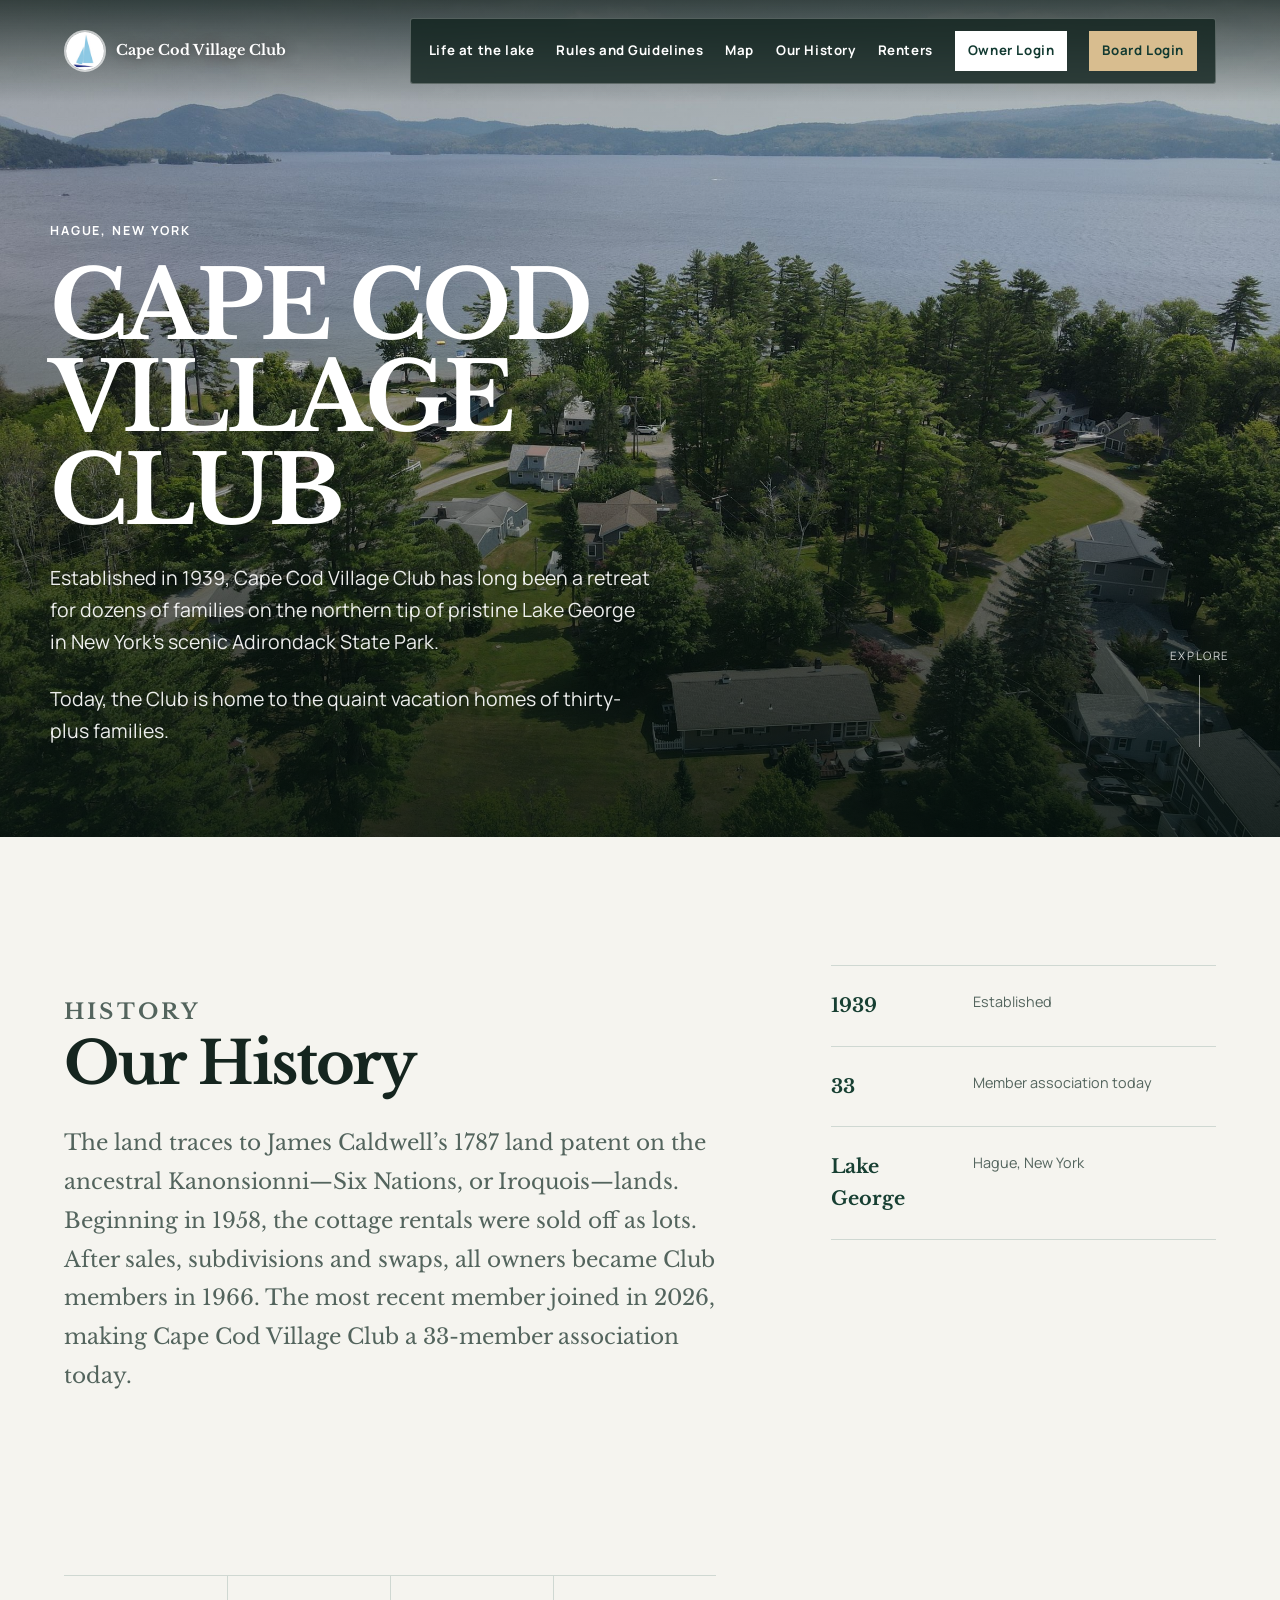
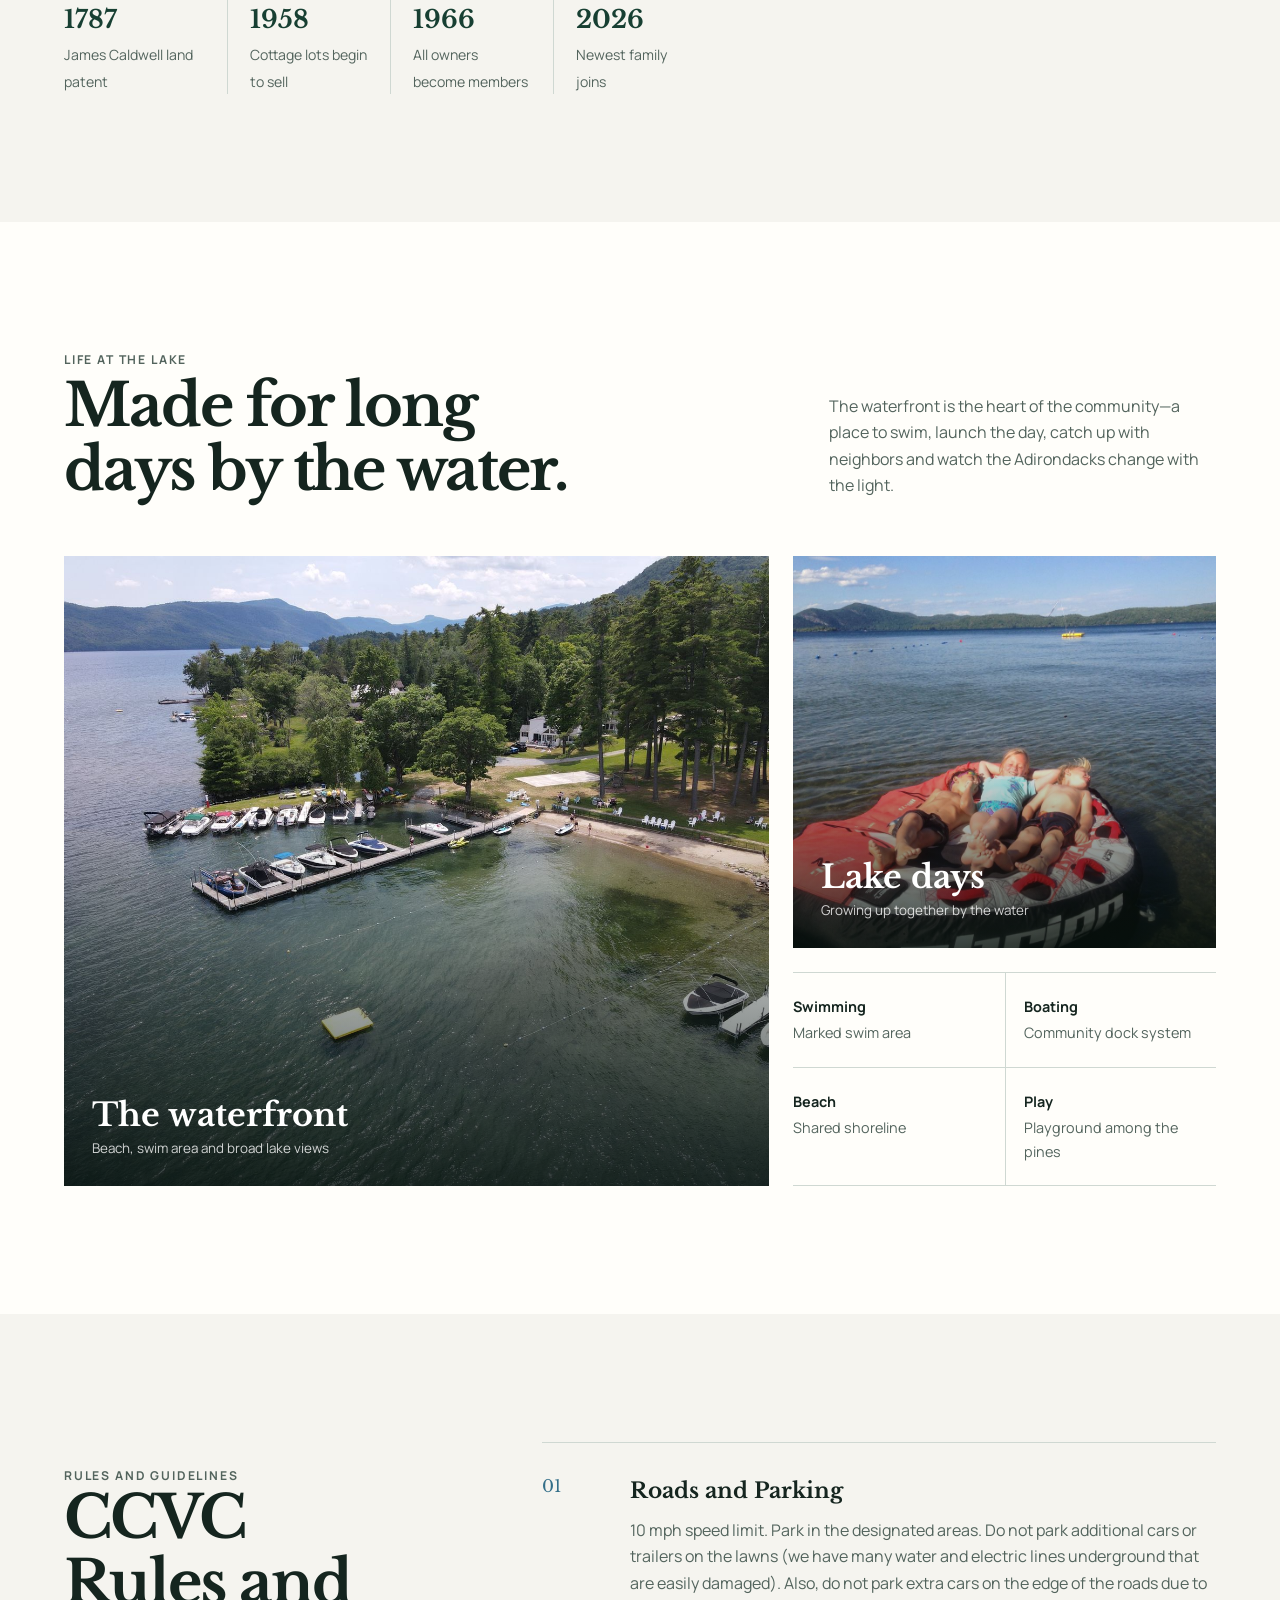
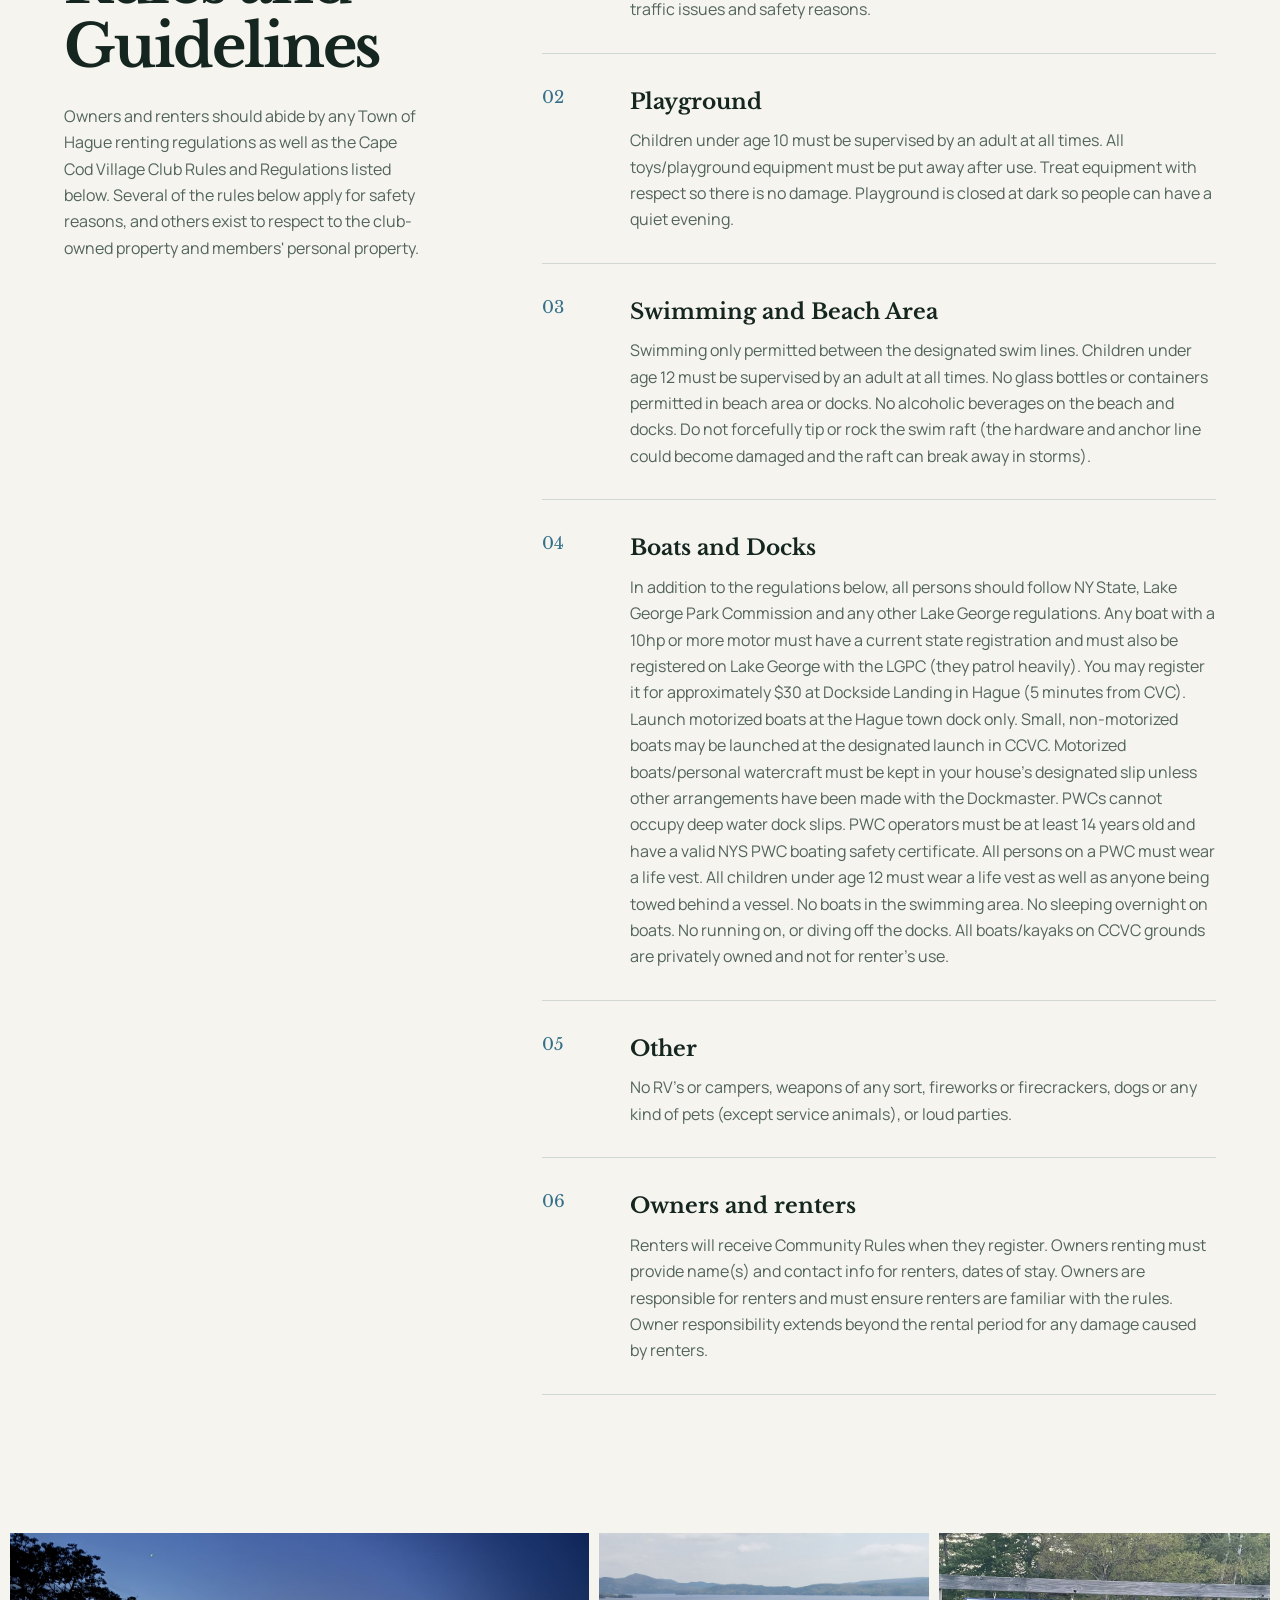
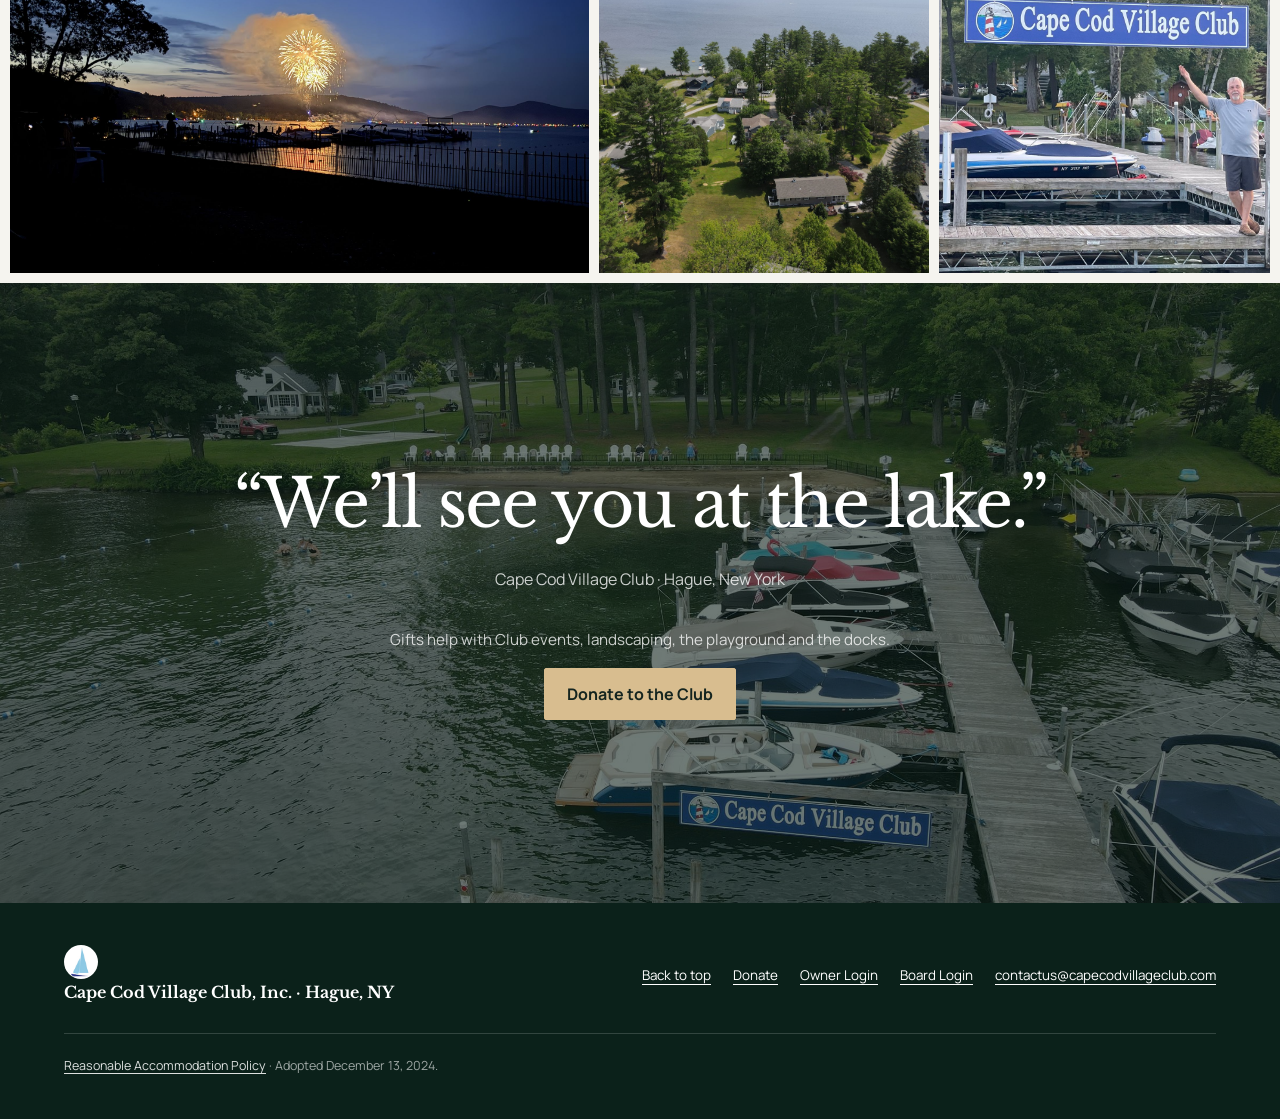
==== commit 7009dcb7: "Add Donate button (home closing section) and footer Donate link Links to the current EasyHOA donatio" ====
--- a/index.html
+++ b/index.html
@@ -88,7 +88,7 @@
             </div>
           </div>
           <div class="history-aside">
-            <figure class="history-feature"><img src="images/history/motel-sign.jpg" alt="Vintage Cape Cod Village Motel sign advertising furnished summer homes for sale and rent" width="800" height="1422" /></figure>
+            <figure class="history-feature"><img src="images/history/motel-sign.jpg" alt="Vintage Cape Cod Village Motel sign advertising furnished summer homes for sale and rent" width="800" height="1311" /></figure>
             <p class="history-source">Timeline milestones from George Stanford’s <cite>“The Club…A Brief History.”</cite></p>
           </div>
         </div>
@@ -273,6 +273,7 @@
       <div>
         <blockquote>“We’ll see you at the lake.”</blockquote>
         <p>Cape Cod Village Club · Hague, New York</p>
+        <div class="closing-donate"><p>Gifts help with Club events, landscaping, the playground and the docks.</p><a class="btn donate-btn" href="https://capecodvillageclub.com/donations" target="_blank" rel="noopener">Donate to the Club</a></div>
       </div>
     </section>
   </main>
@@ -282,6 +283,7 @@
       <strong><img src="images/ccvc-logo.jpg" alt="" style="width:34px;height:34px;border-radius:50%;vertical-align:middle;margin-right:10px">Cape Cod Village Club, Inc. · Hague, NY</strong>
       <div class="footer-links">
         <a href="#top">Back to top</a>
+        <a href="https://capecodvillageclub.com/donations" target="_blank" rel="noopener">Donate</a>
         <a href="https://app.easyhoa.com/login.html?redirect=login" target="_blank" rel="noopener">Owner Login</a>
         <a href="https://dashboard.easyhoa.com/login/?redirect=login" target="_blank" rel="noopener">Board Login</a>
         <a href="mailto:contactus@capecodvillageclub.com">contactus@capecodvillageclub.com</a>
--- a/css/site.css
+++ b/css/site.css
@@ -603,3 +603,9 @@
   .history-feature { max-width: 340px; }
 }
 
+/* Donate */
+.closing-donate { margin-top: 34px; }
+.closing-donate p { margin: 0 0 16px; font-size: .95rem; }
+.btn.donate-btn { background: var(--sand); border-color: var(--sand); color: #15251f; }
+.btn.donate-btn:hover, .btn.donate-btn:focus-visible { background: #efd39f; border-color: #efd39f; }
+
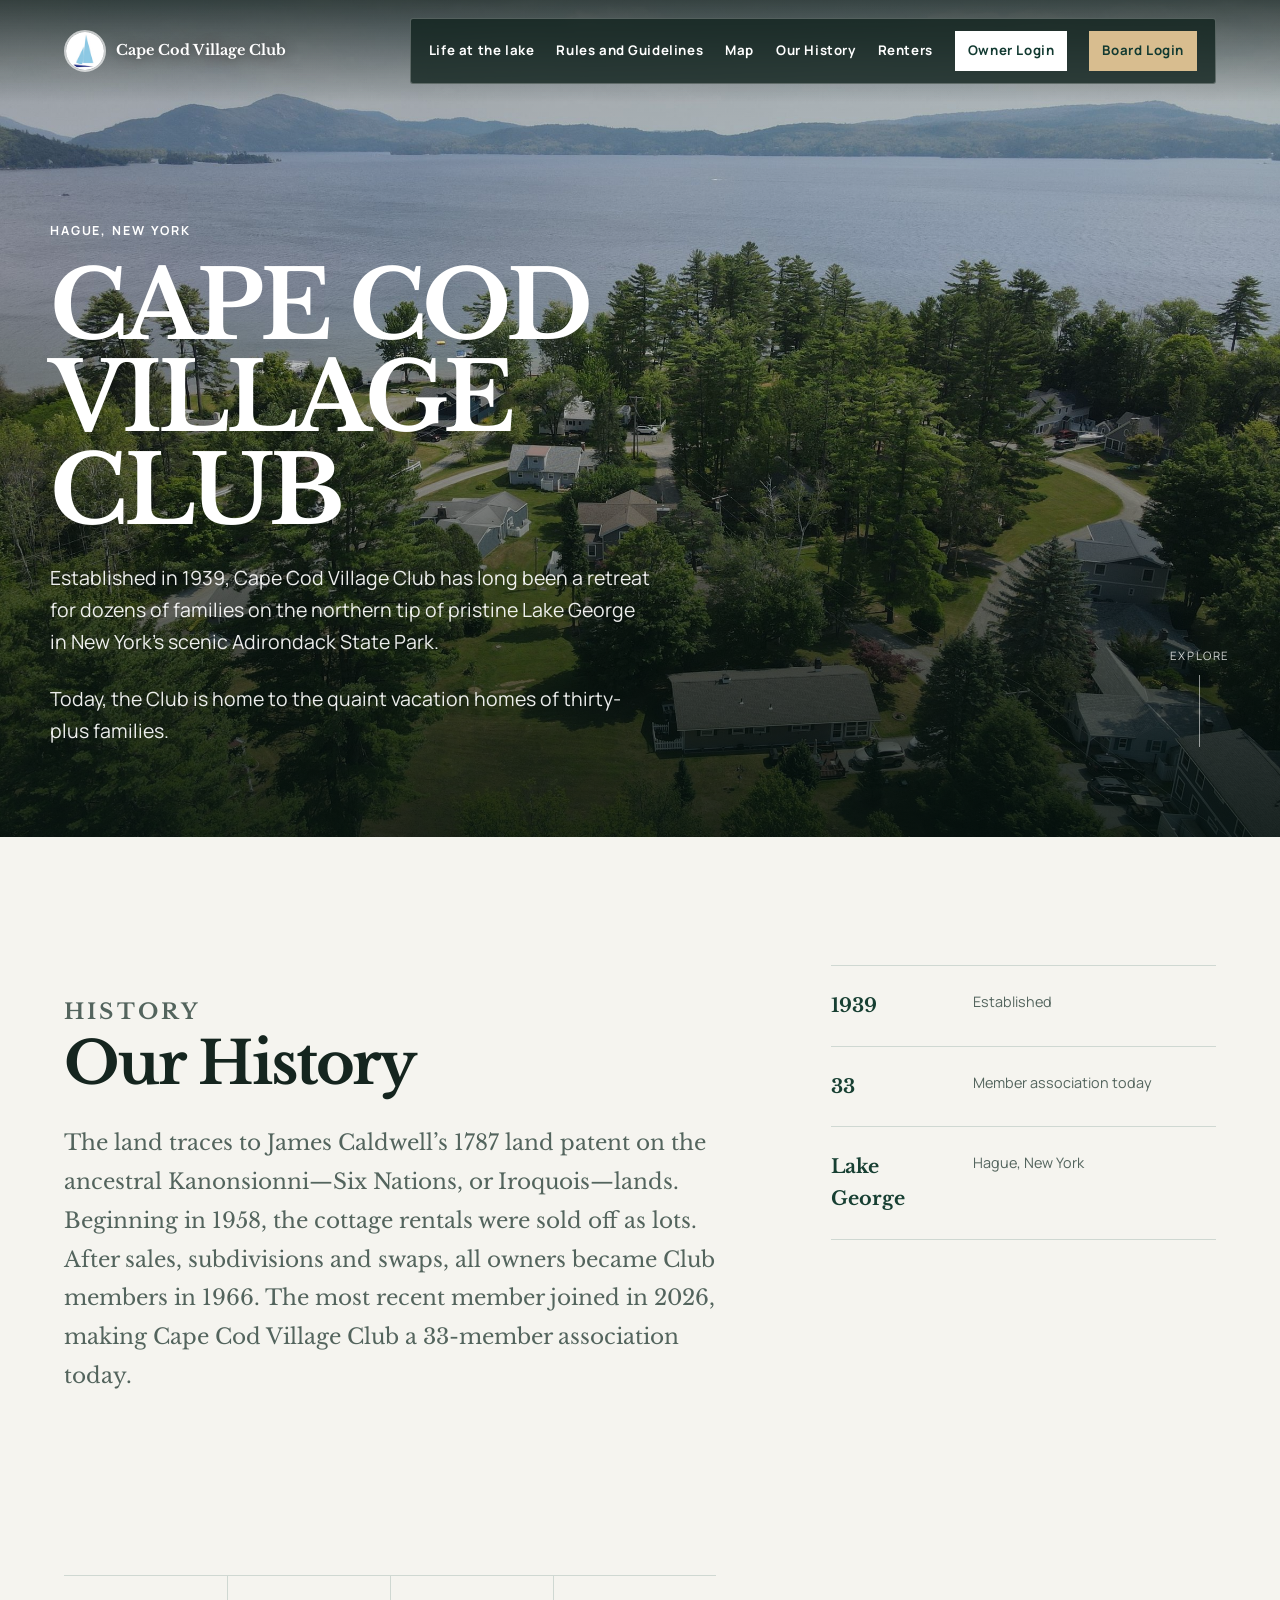
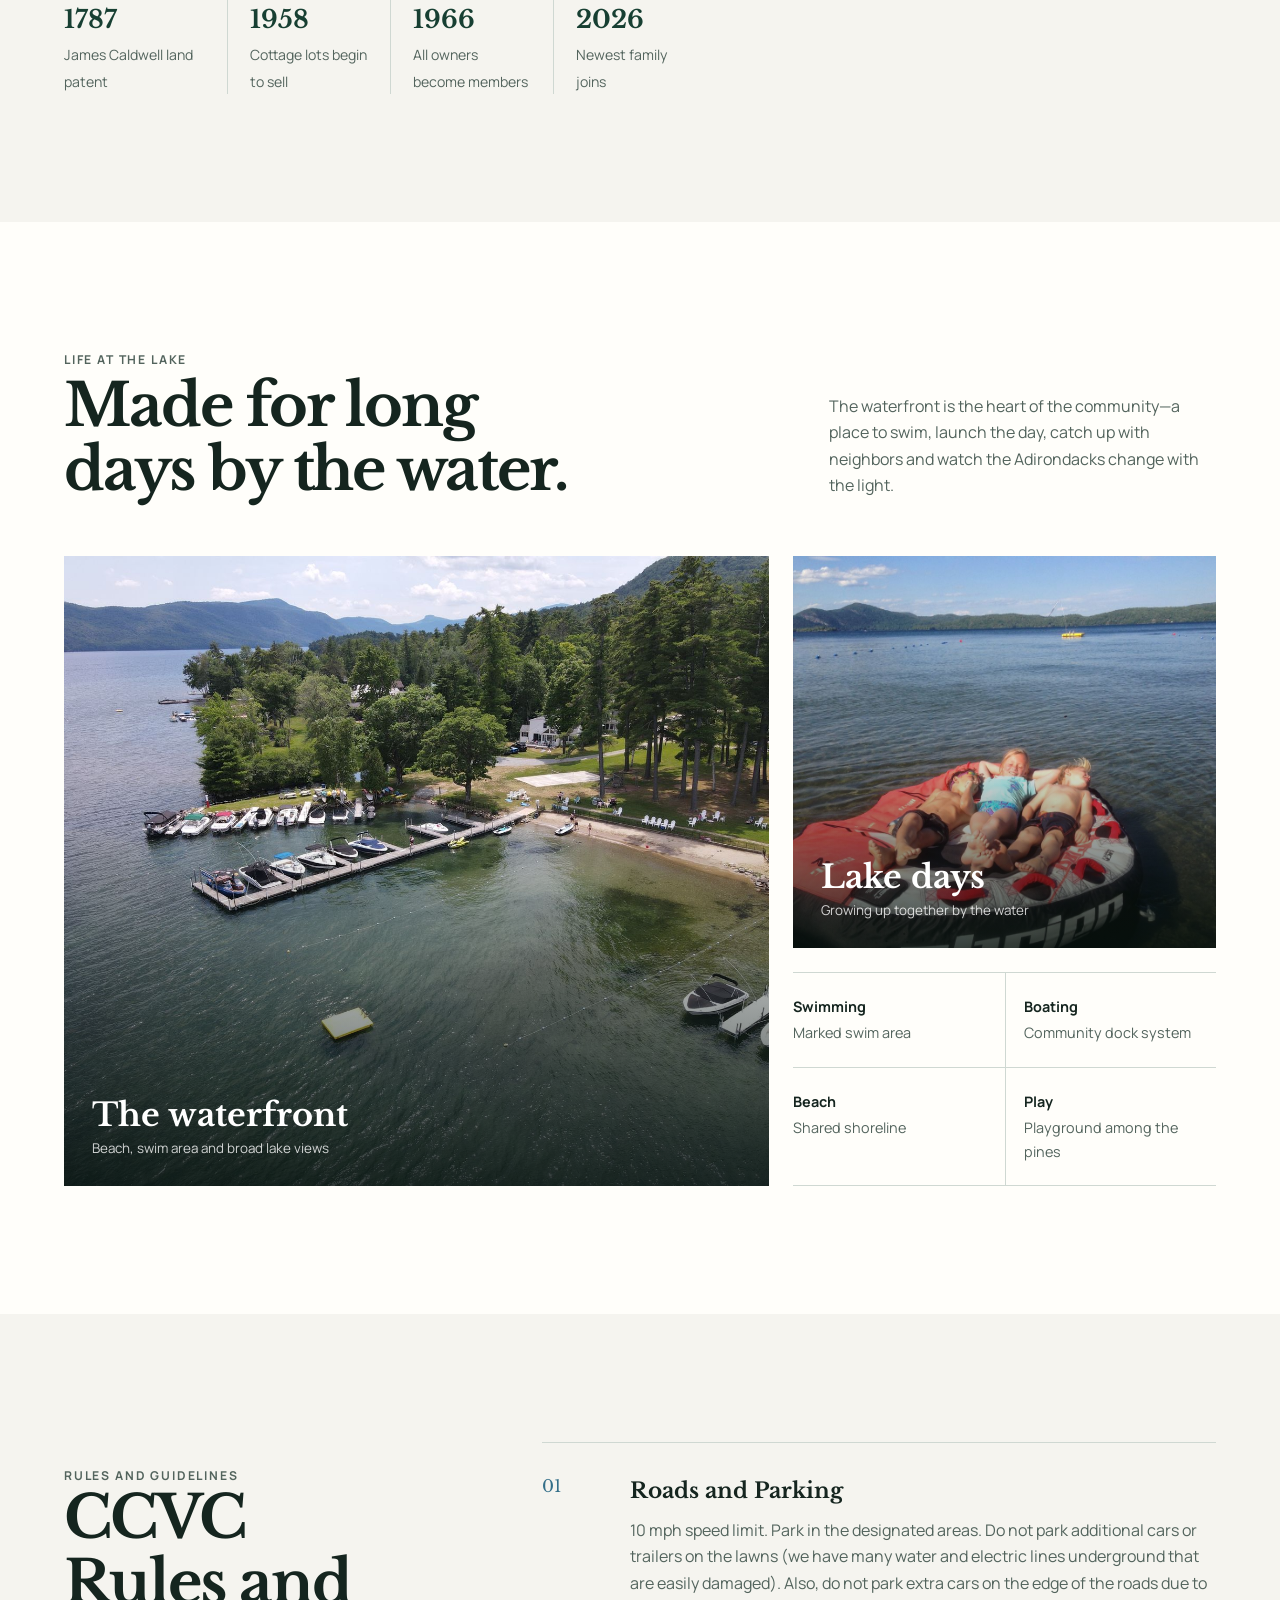
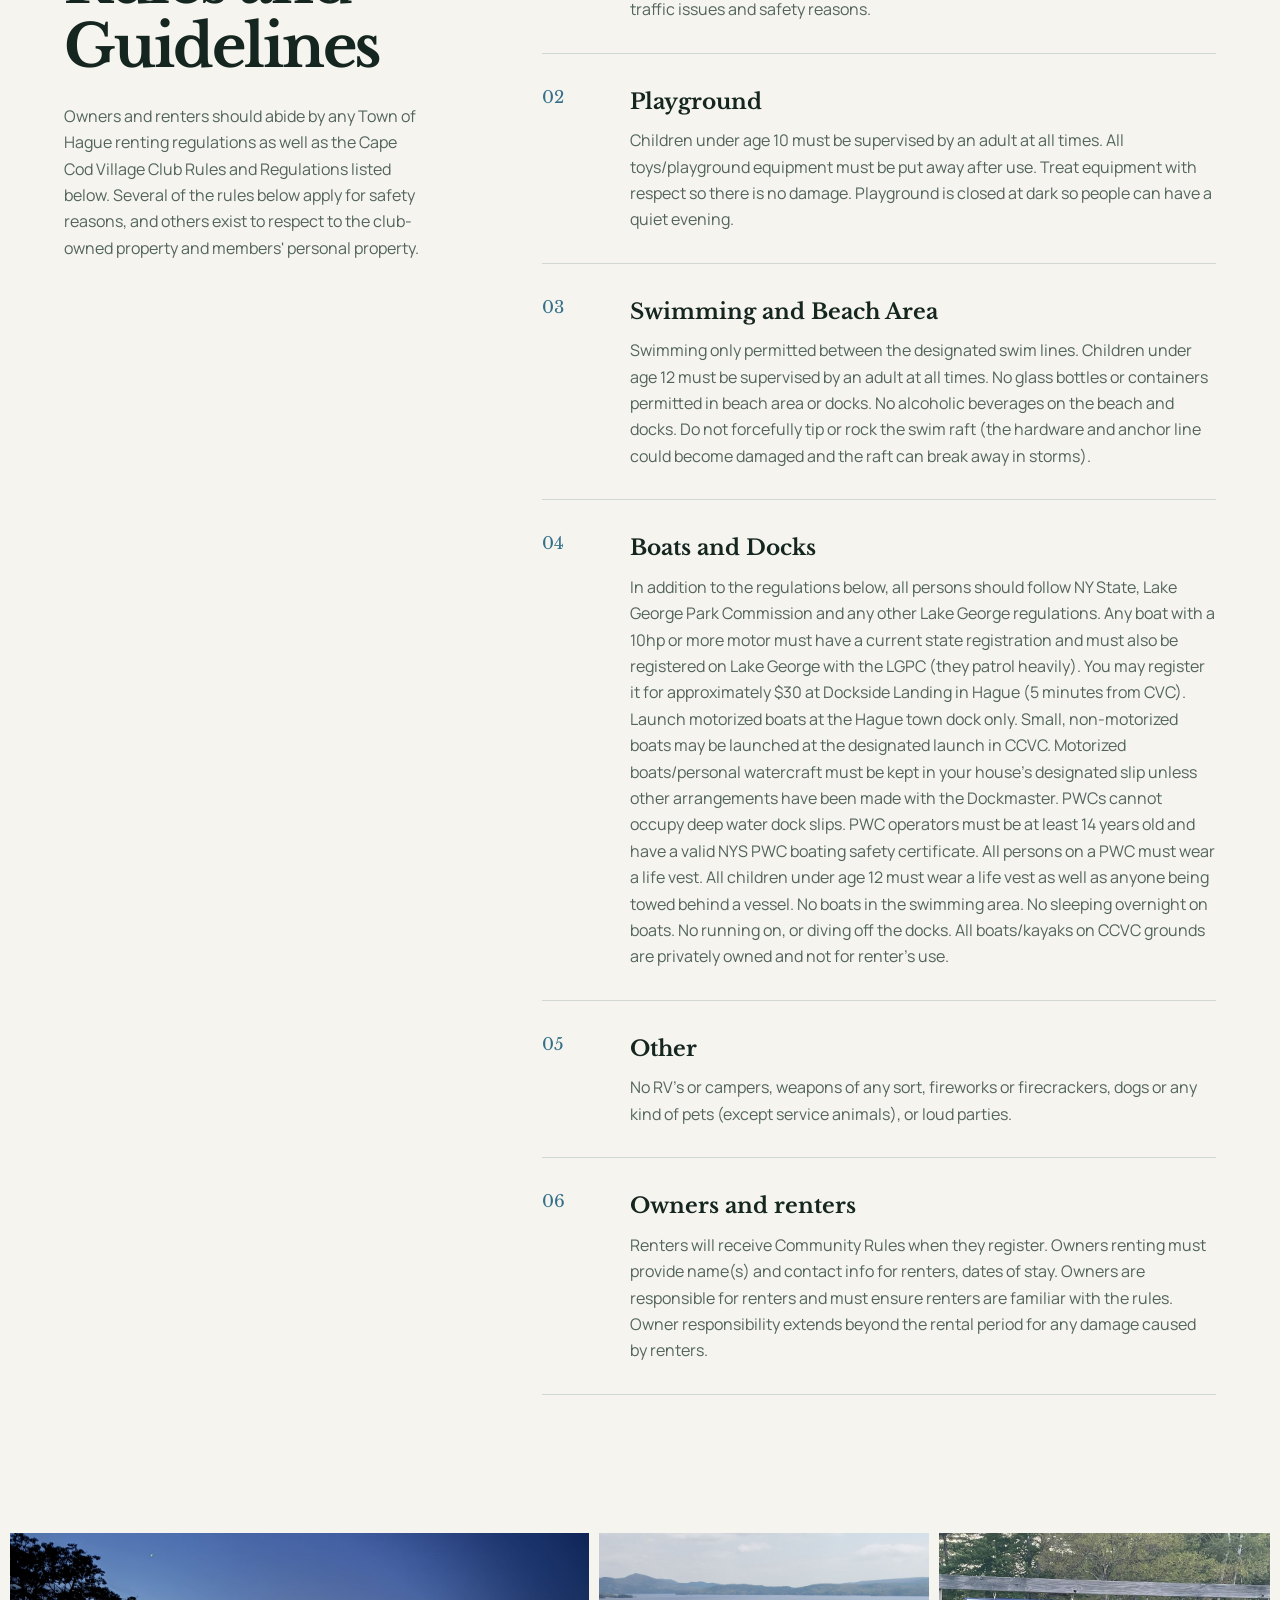
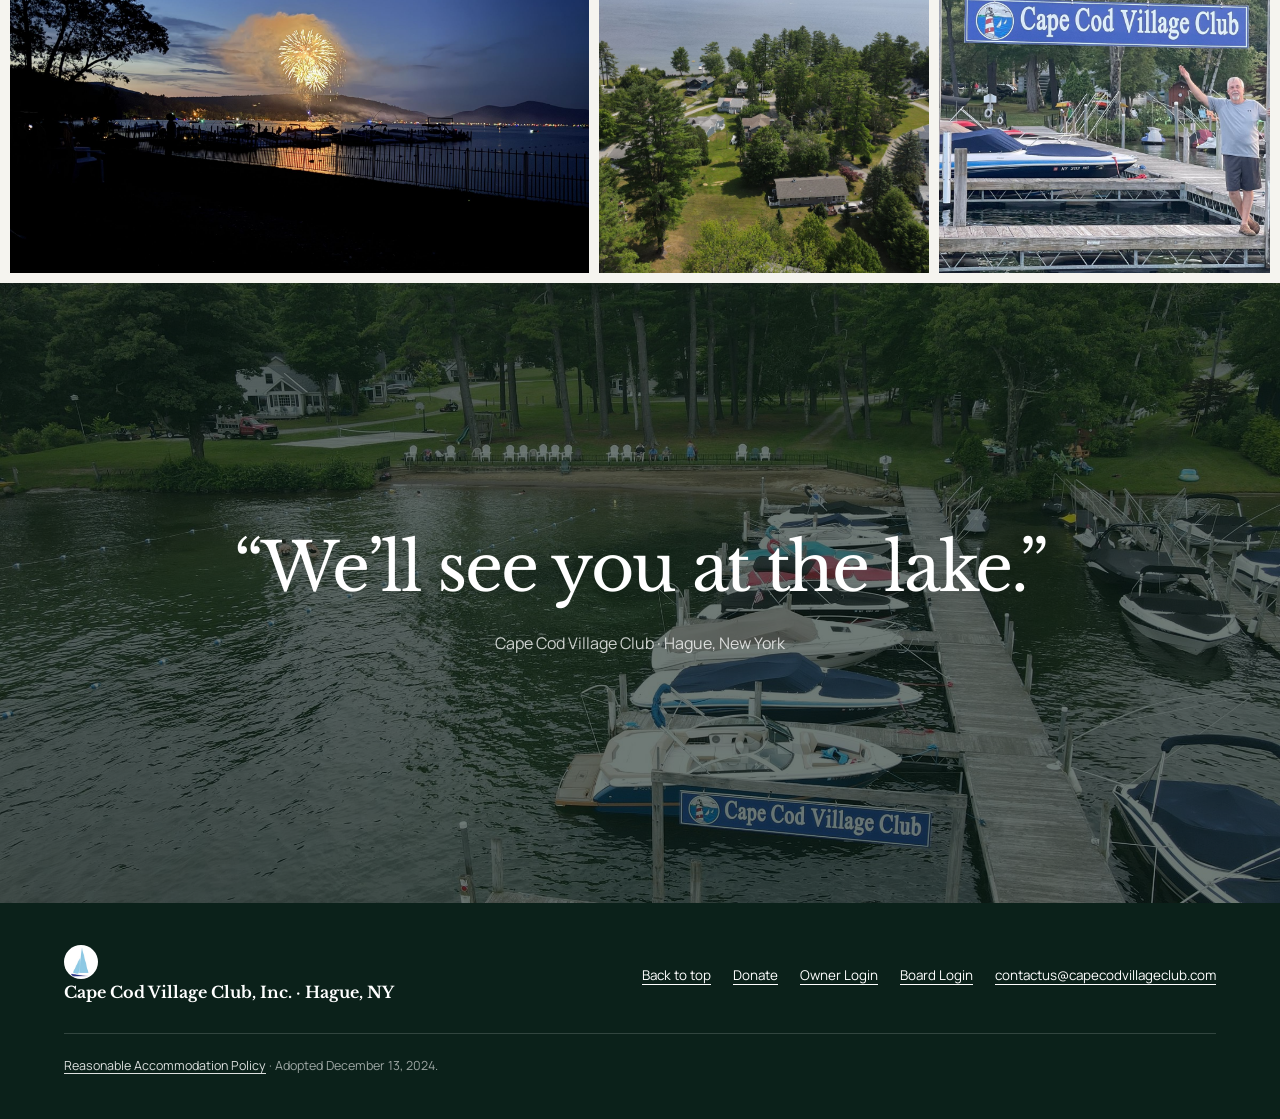
==== commit 42cd3461: "Home: remove Donate button from closing photo; keep footer Donate link Co-Authored-By: Claude Opus 5" ====
--- a/index.html
+++ b/index.html
@@ -175,7 +175,6 @@
             <figure class="history-photo"><img src="images/history/inn-restaurant.jpg" alt="Black-and-white photograph of the Cape Cod Village Inn Restaurant in Hague, New York" /></figure>
             <figure class="history-photo"><img src="images/history/postcard-cottages.jpg" alt="Vintage postcard of cottages at Cape Cod Village at Hague-on-Lake George" /></figure>
             <figure class="history-photo"><img src="images/history/postcard-village-green.jpg" alt="Vintage postcard of cottages around the Cape Cod Village green" /></figure>
-            <figure class="history-photo"><img src="images/history/motel-sign.jpg" alt="Vintage Cape Cod Village Motel sign advertising furnished summer homes for sale and rent" /></figure>
             <figure class="history-photo"><img src="images/history/aerial-color.jpg" alt="Aerial photograph of the Cape Cod Village community, docks and beach" /></figure>
             <figure class="history-photo"><img src="images/history/aerial-black-and-white.jpg" alt="Vintage black-and-white aerial photograph of the village green, cottages and beach" /></figure>
             <figure class="history-photo"><img src="images/history/village-green-volleyball.jpg" alt="Vintage color photograph of the village green with a volleyball net and cottages" /></figure>
@@ -273,7 +272,6 @@
       <div>
         <blockquote>“We’ll see you at the lake.”</blockquote>
         <p>Cape Cod Village Club · Hague, New York</p>
-        <div class="closing-donate"><p>Gifts help with Club events, landscaping, the playground and the docks.</p><a class="btn donate-btn" href="https://capecodvillageclub.com/donations" target="_blank" rel="noopener">Donate to the Club</a></div>
       </div>
     </section>
   </main>
@@ -283,7 +281,7 @@
       <strong><img src="images/ccvc-logo.jpg" alt="" style="width:34px;height:34px;border-radius:50%;vertical-align:middle;margin-right:10px">Cape Cod Village Club, Inc. · Hague, NY</strong>
       <div class="footer-links">
         <a href="#top">Back to top</a>
-        <a href="https://capecodvillageclub.com/donations" target="_blank" rel="noopener">Donate</a>
+        <a href="donate/">Donate</a>
         <a href="https://app.easyhoa.com/login.html?redirect=login" target="_blank" rel="noopener">Owner Login</a>
         <a href="https://dashboard.easyhoa.com/login/?redirect=login" target="_blank" rel="noopener">Board Login</a>
         <a href="mailto:contactus@capecodvillageclub.com">contactus@capecodvillageclub.com</a>
--- a/css/site.css
+++ b/css/site.css
@@ -603,9 +603,4 @@
   .history-feature { max-width: 340px; }
 }
 
-/* Donate */
-.closing-donate { margin-top: 34px; }
-.closing-donate p { margin: 0 0 16px; font-size: .95rem; }
-.btn.donate-btn { background: var(--sand); border-color: var(--sand); color: #15251f; }
-.btn.donate-btn:hover, .btn.donate-btn:focus-visible { background: #efd39f; border-color: #efd39f; }
-
+
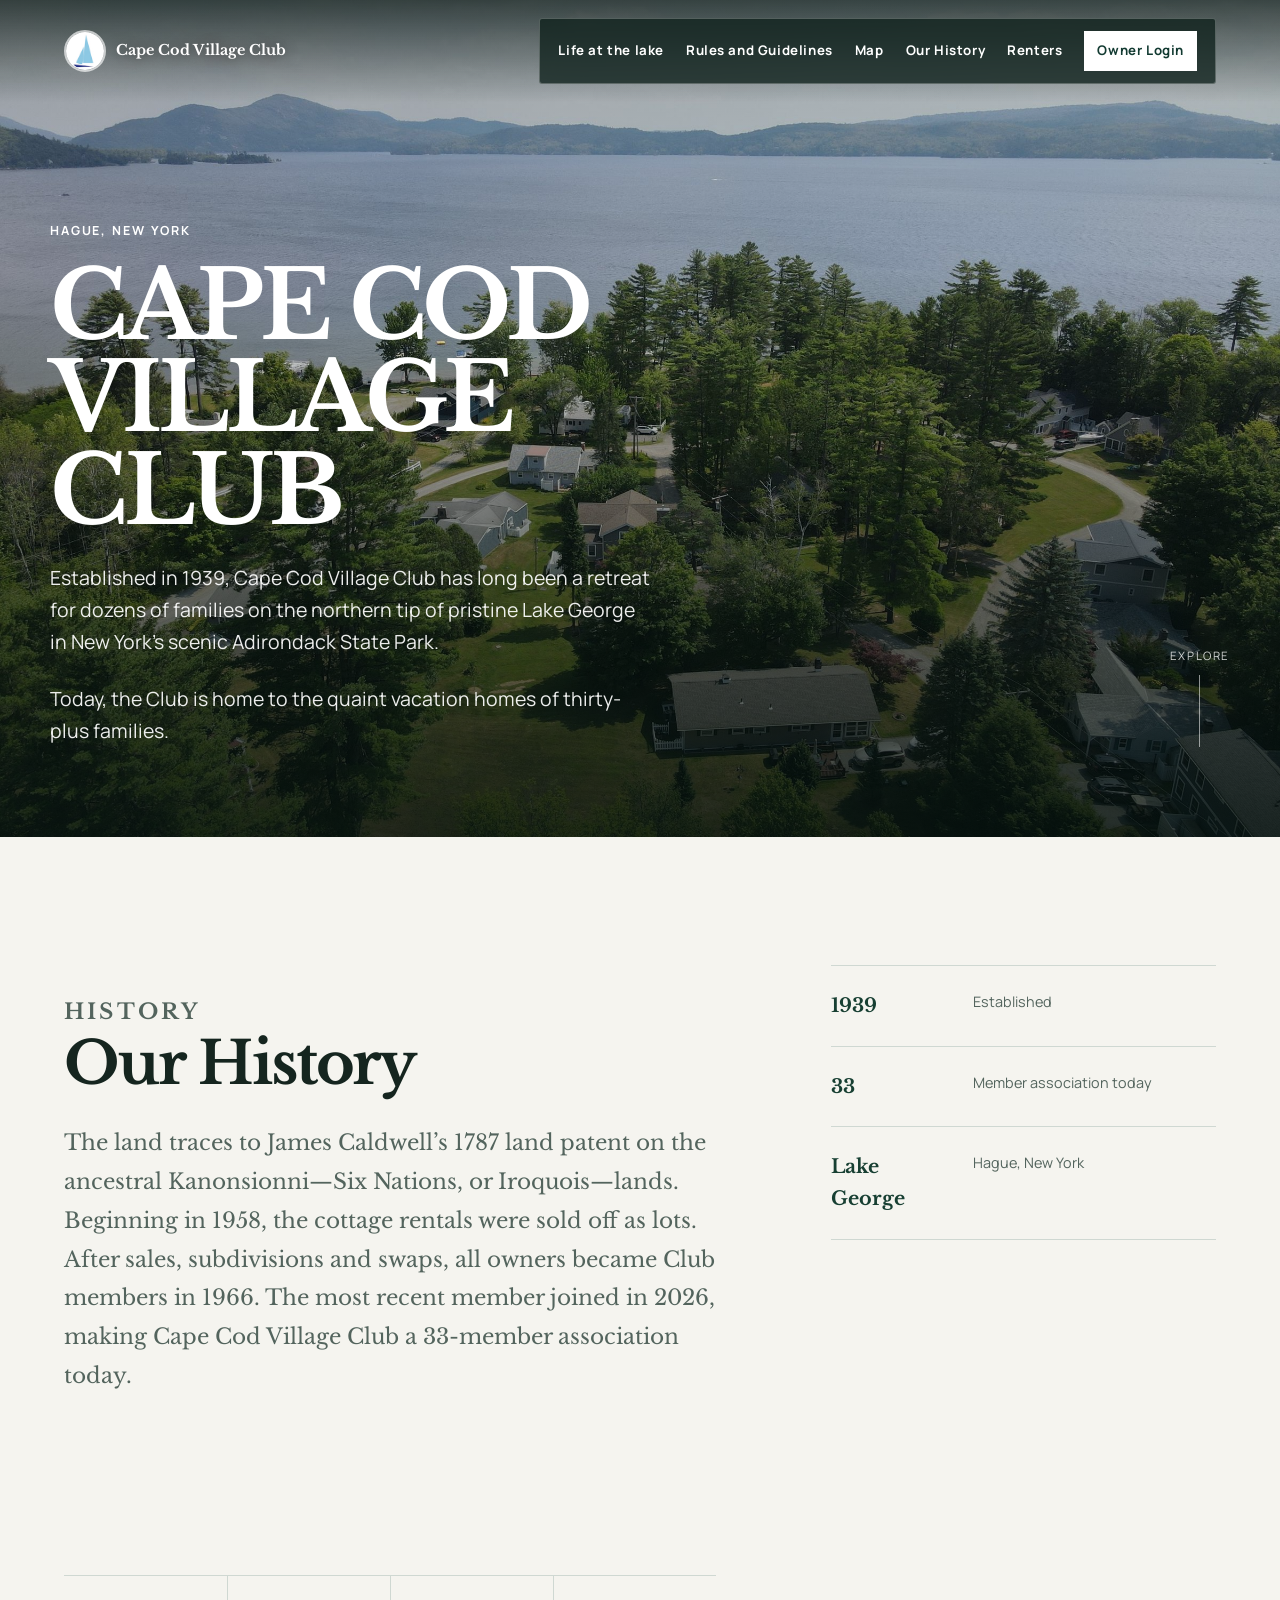
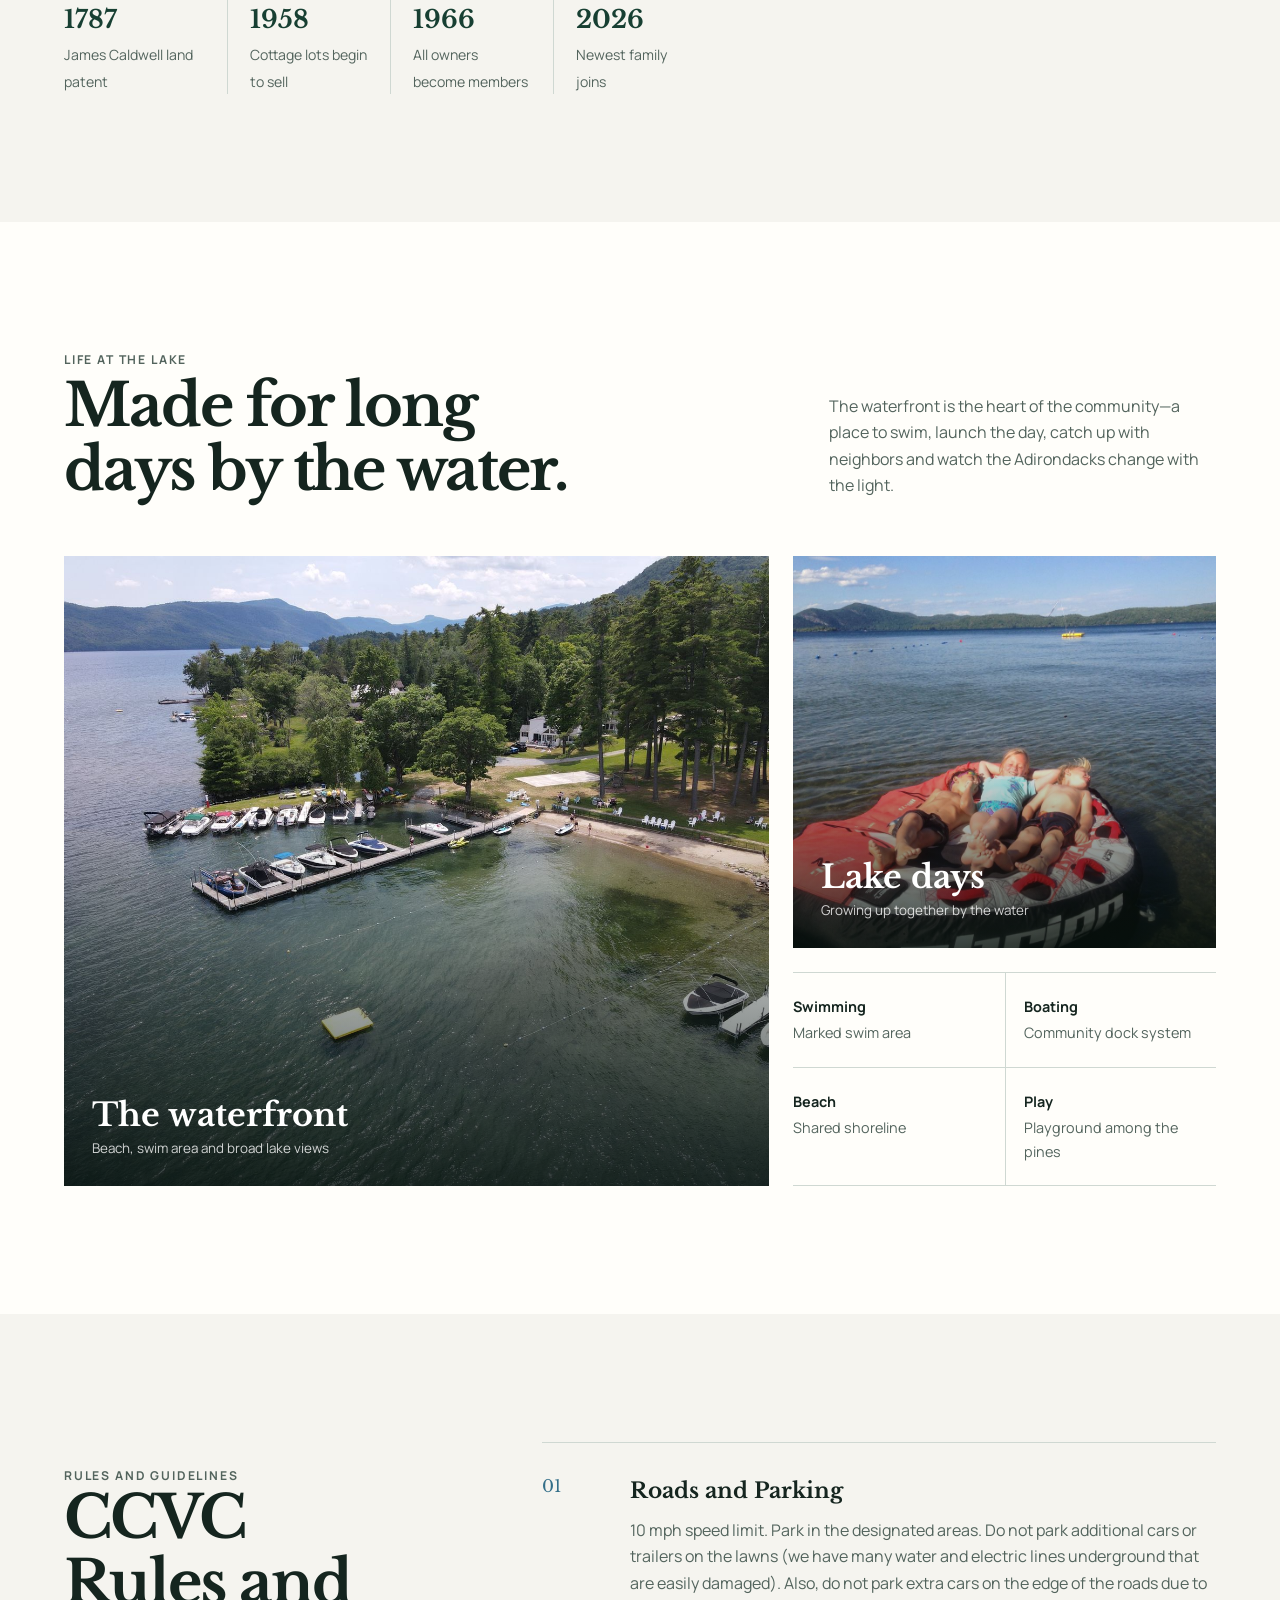
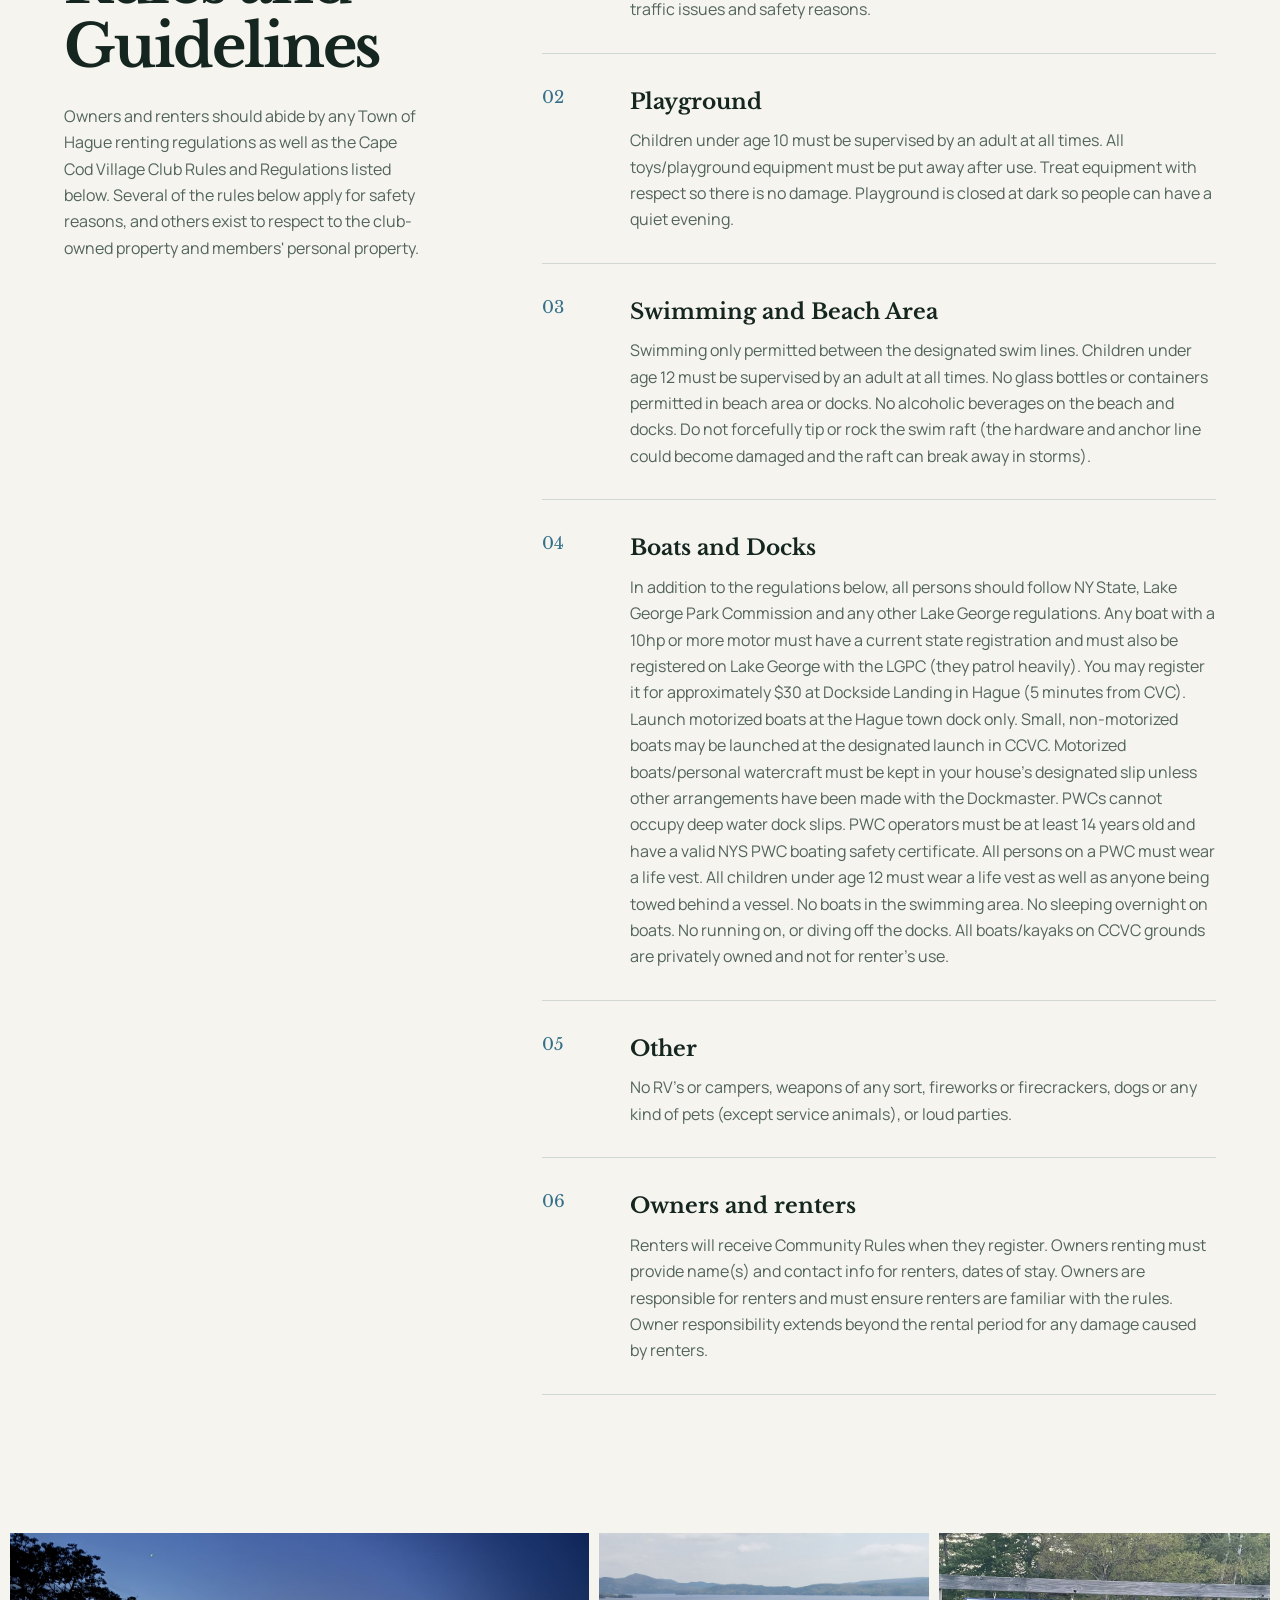
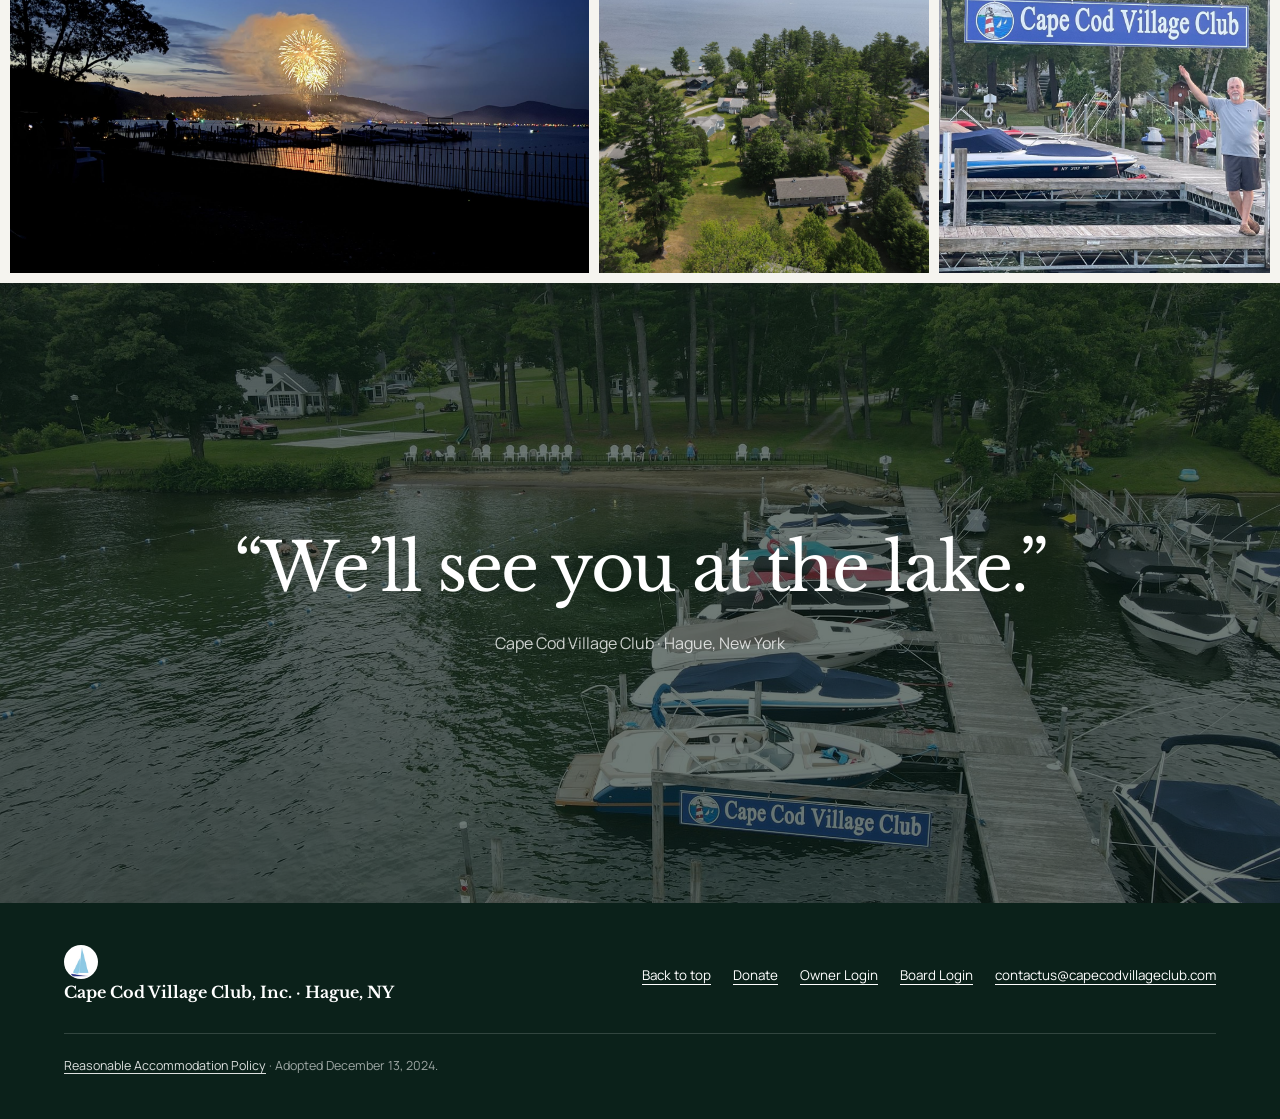
==== commit 3c98cd8d: "Move Board Login from the top menu to the footer only Co-Authored-By: Claude Opus 5.5 <noreply@anthr" ====
--- a/index.html
+++ b/index.html
@@ -37,7 +37,6 @@
       <a href="#history">Our History</a>
       <a href="renter-guide/">Renters</a>
       <a class="portal-link" href="https://app.easyhoa.com/login.html?redirect=login" target="_blank" rel="noopener">Owner Login</a>
-      <a class="portal-link board" href="https://dashboard.easyhoa.com/login/?redirect=login" target="_blank" rel="noopener">Board Login</a>
     </nav>
   </div>
 
